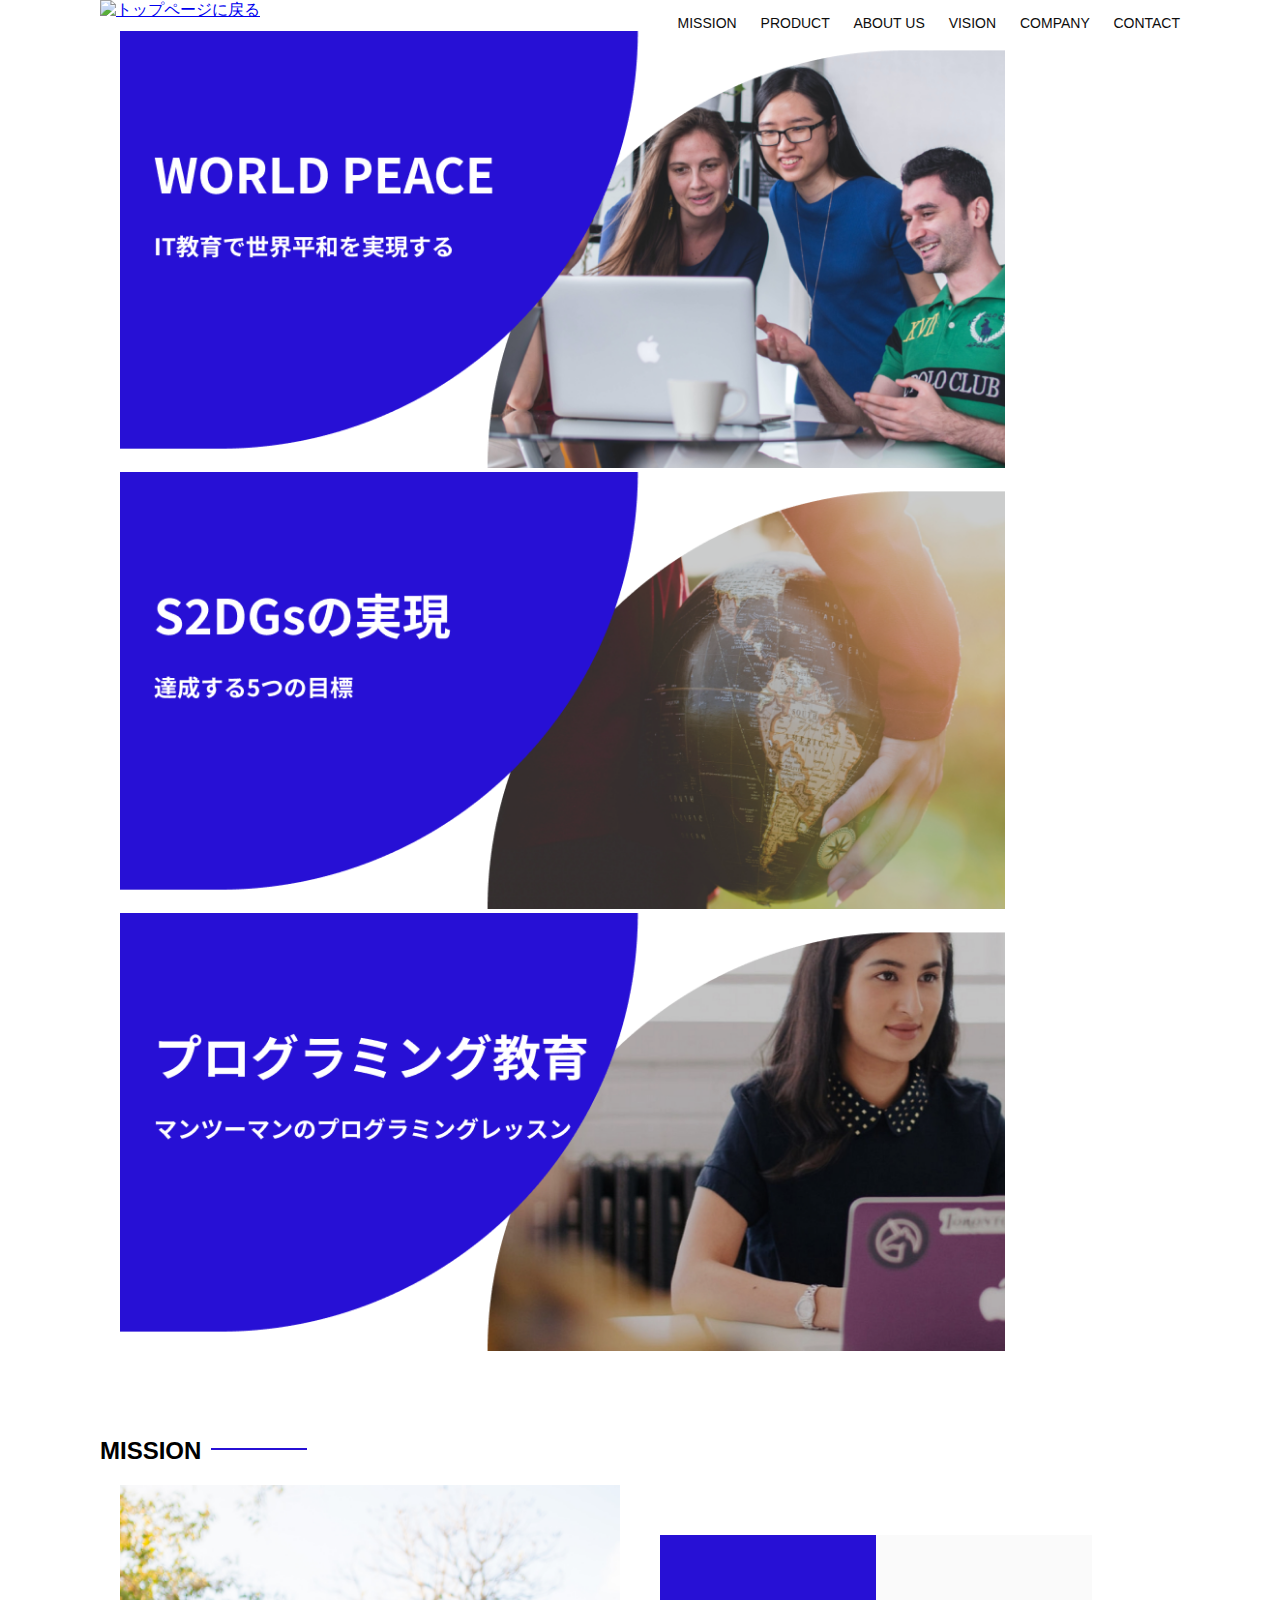
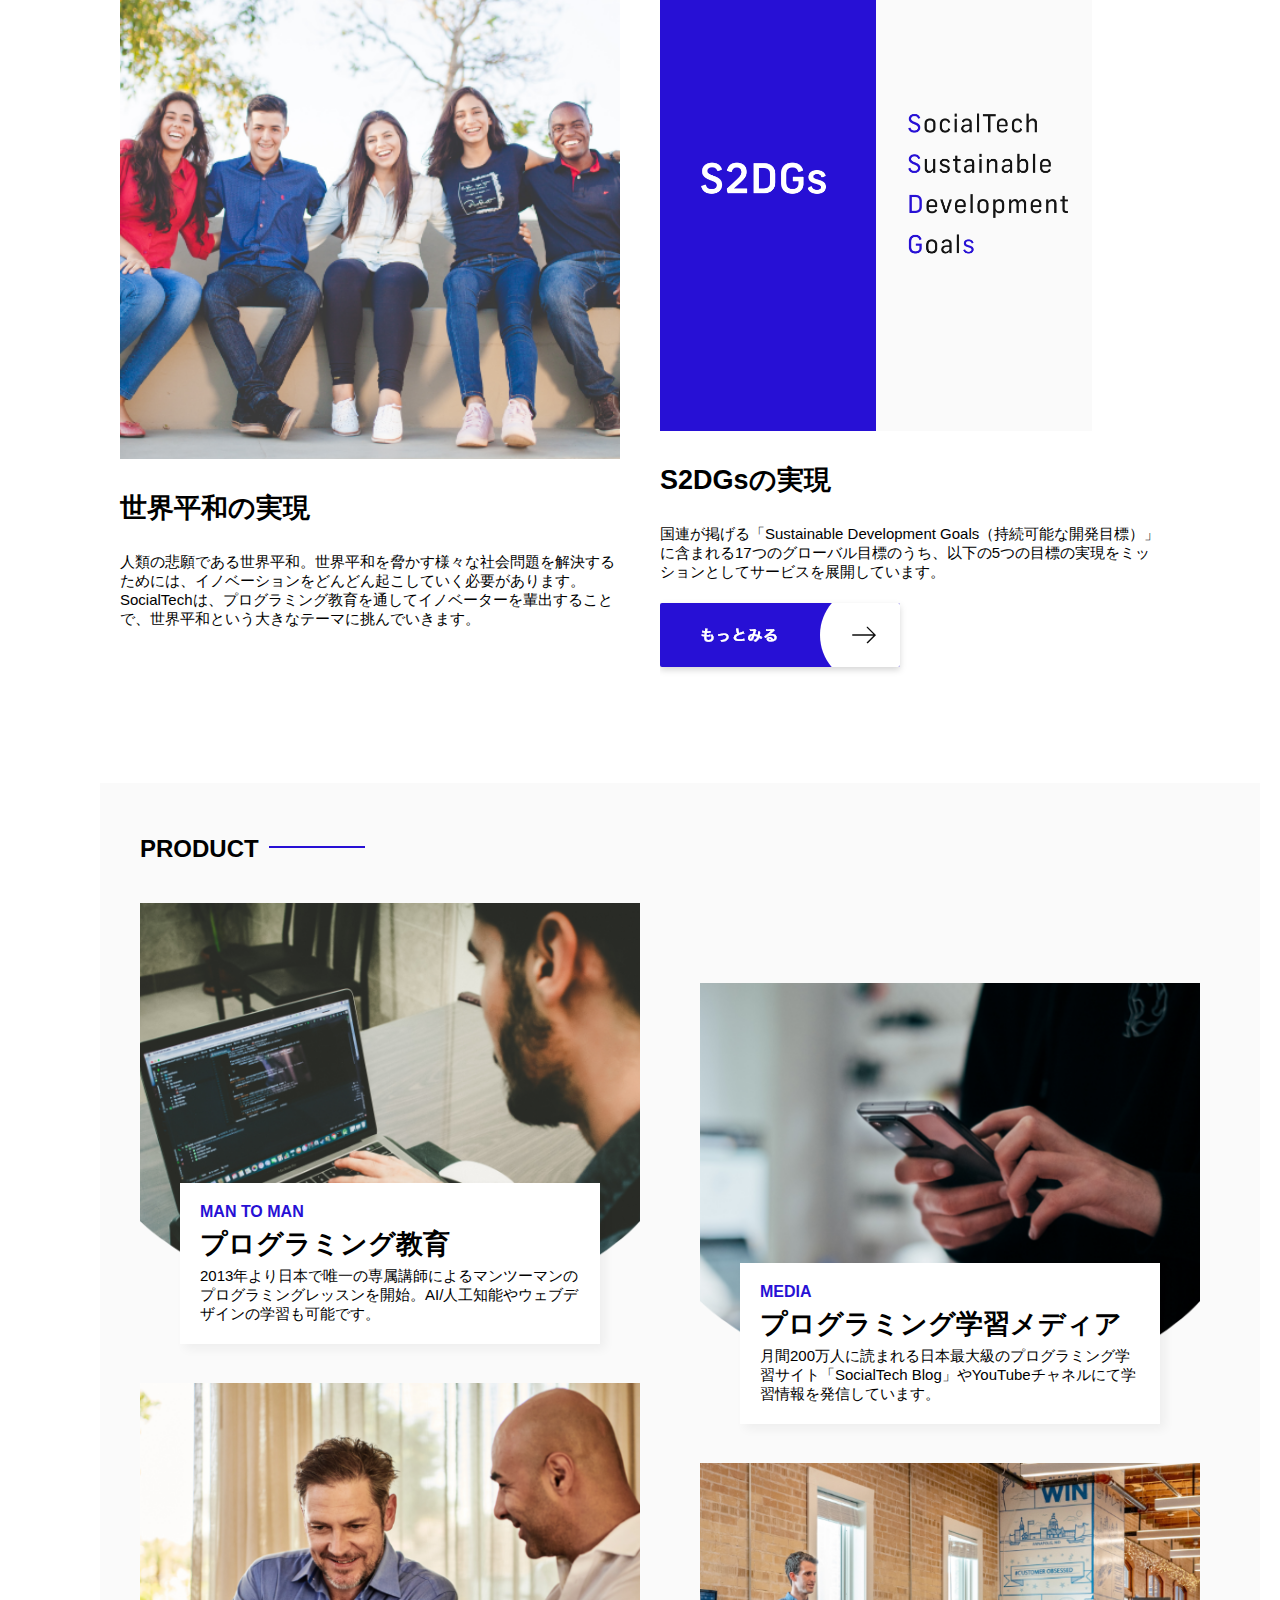
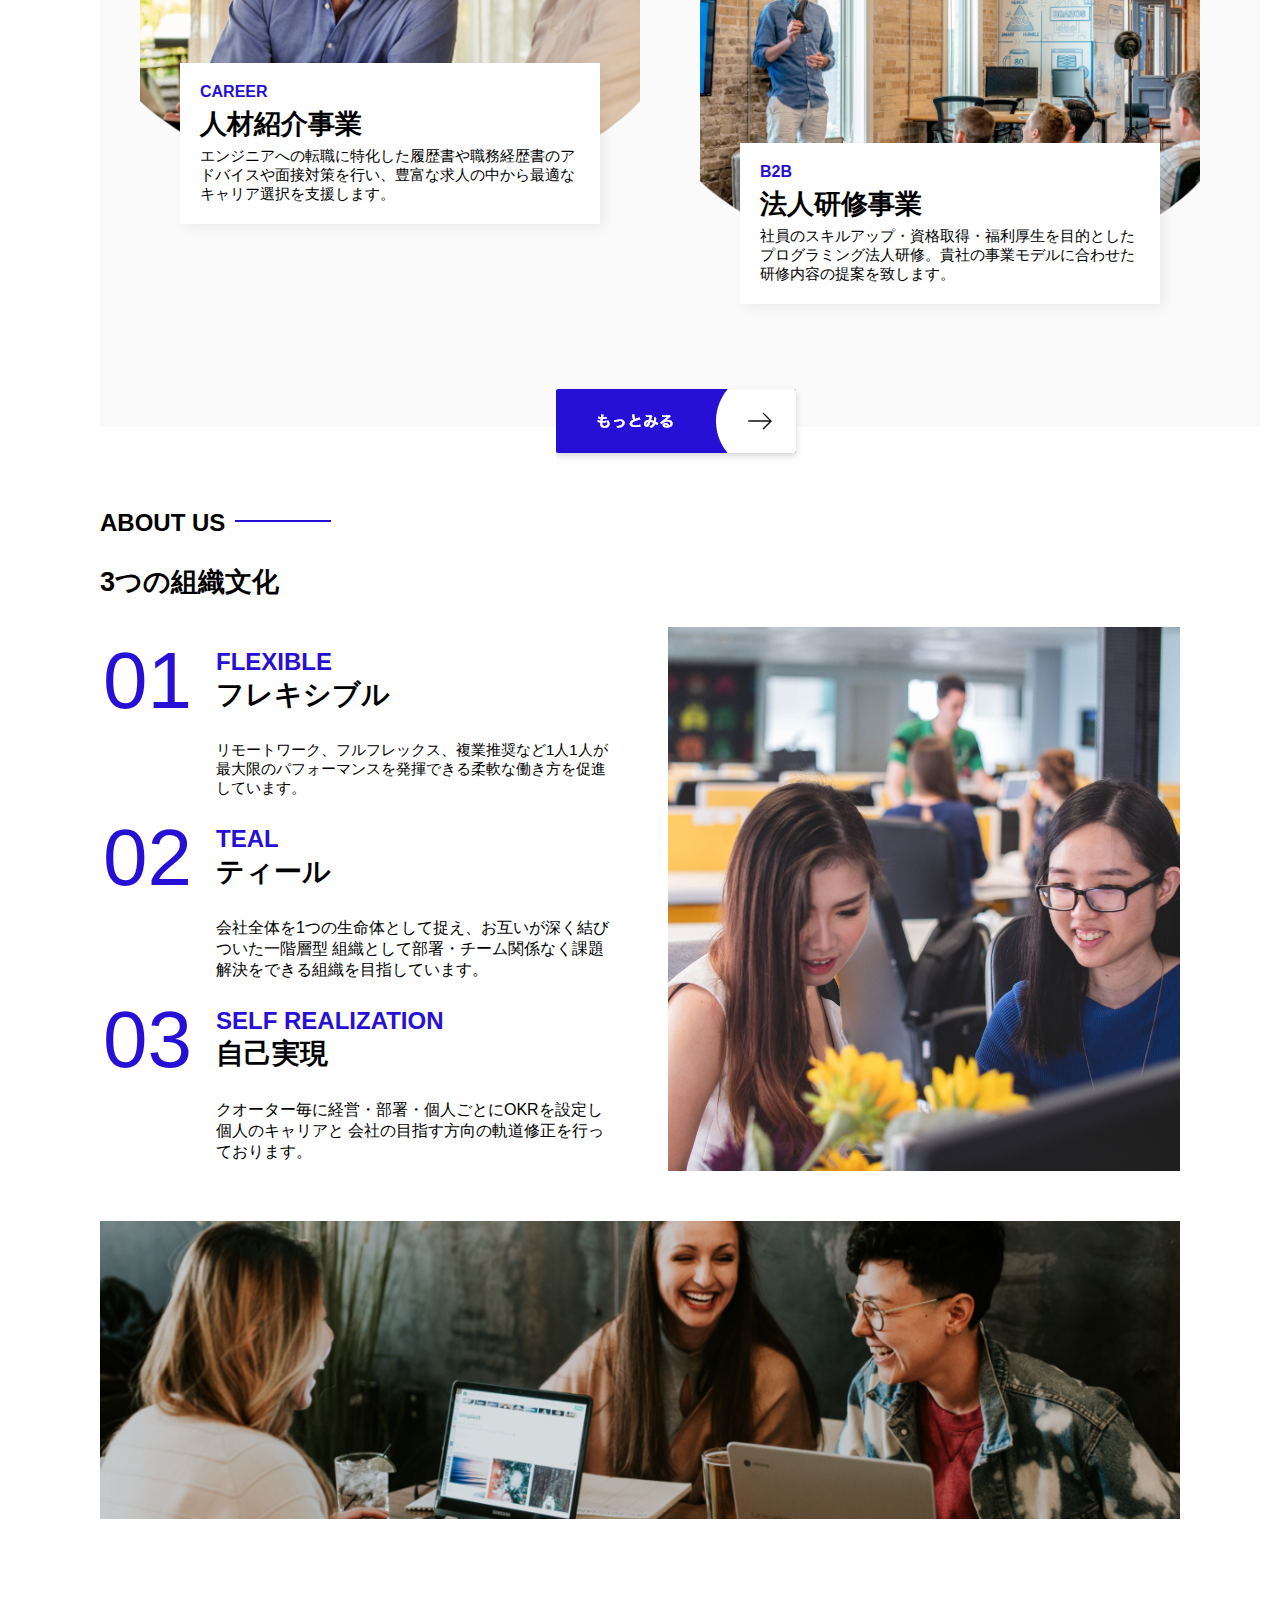
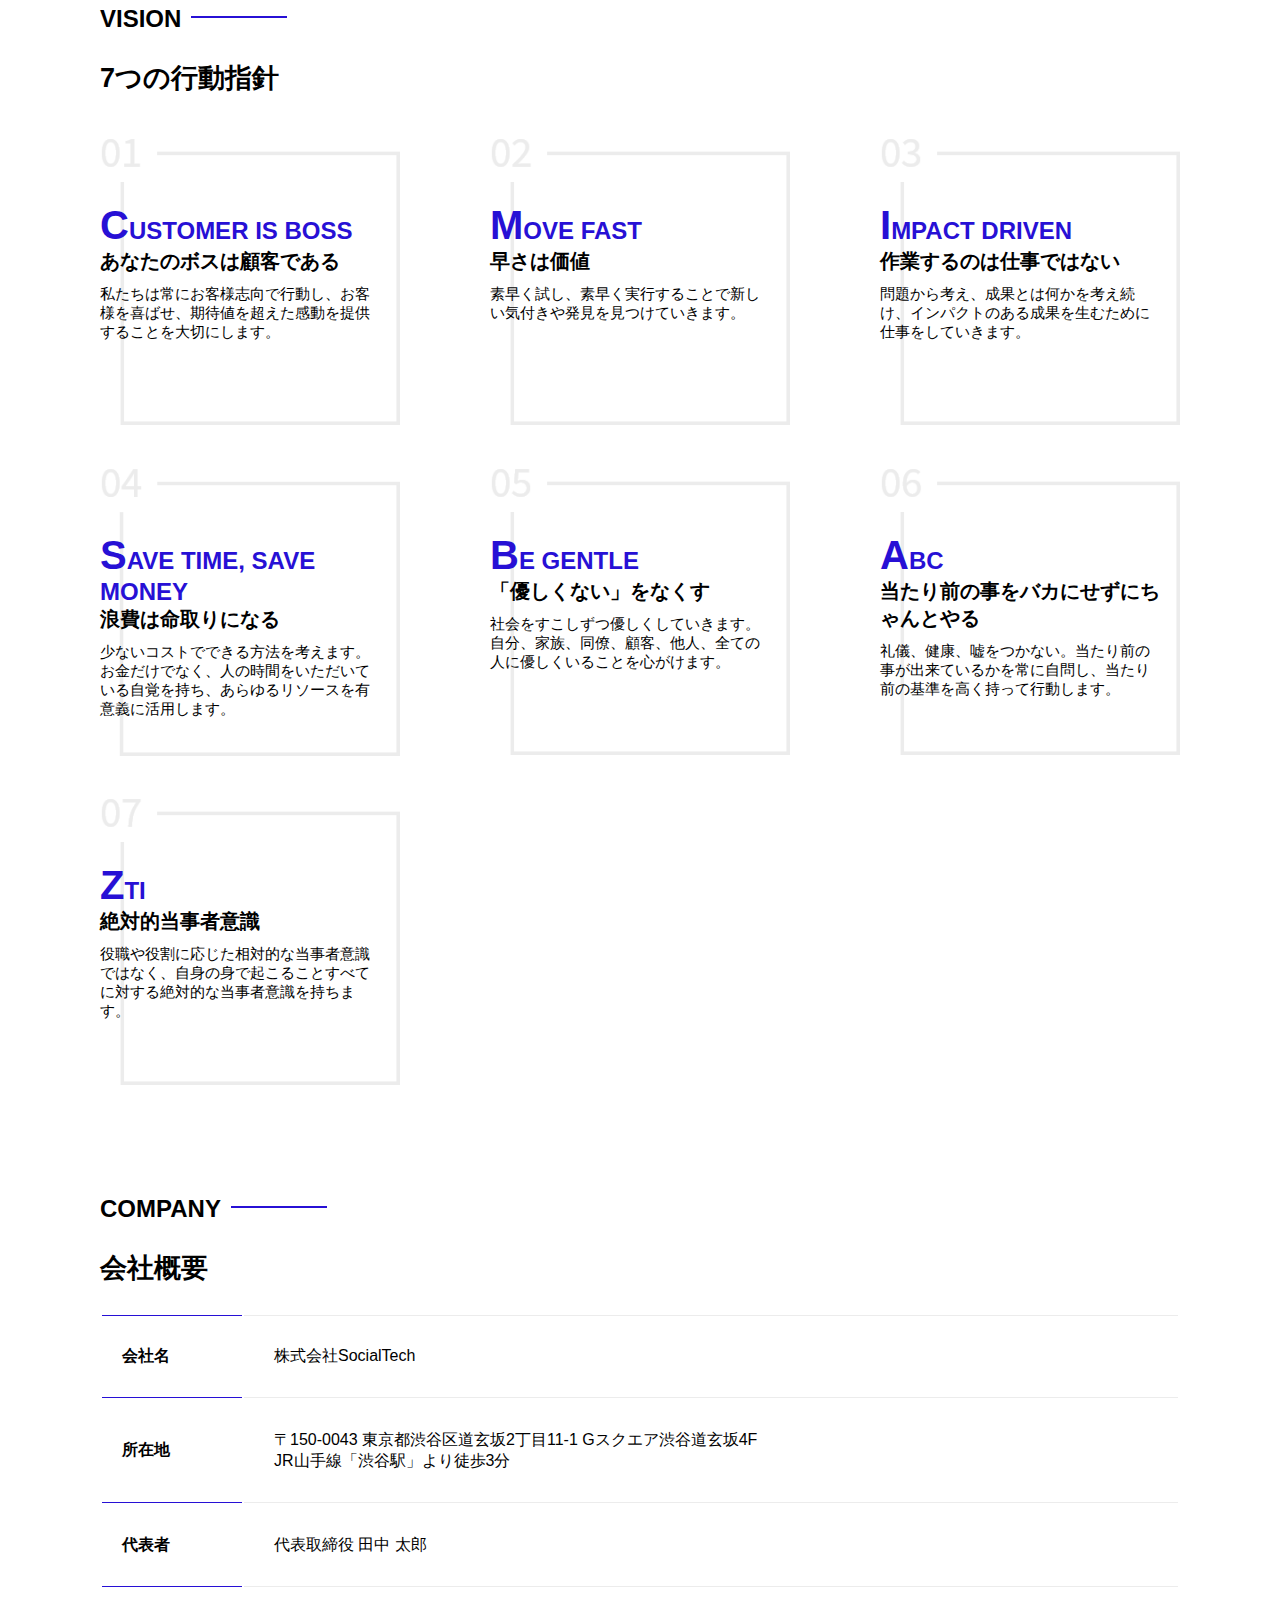
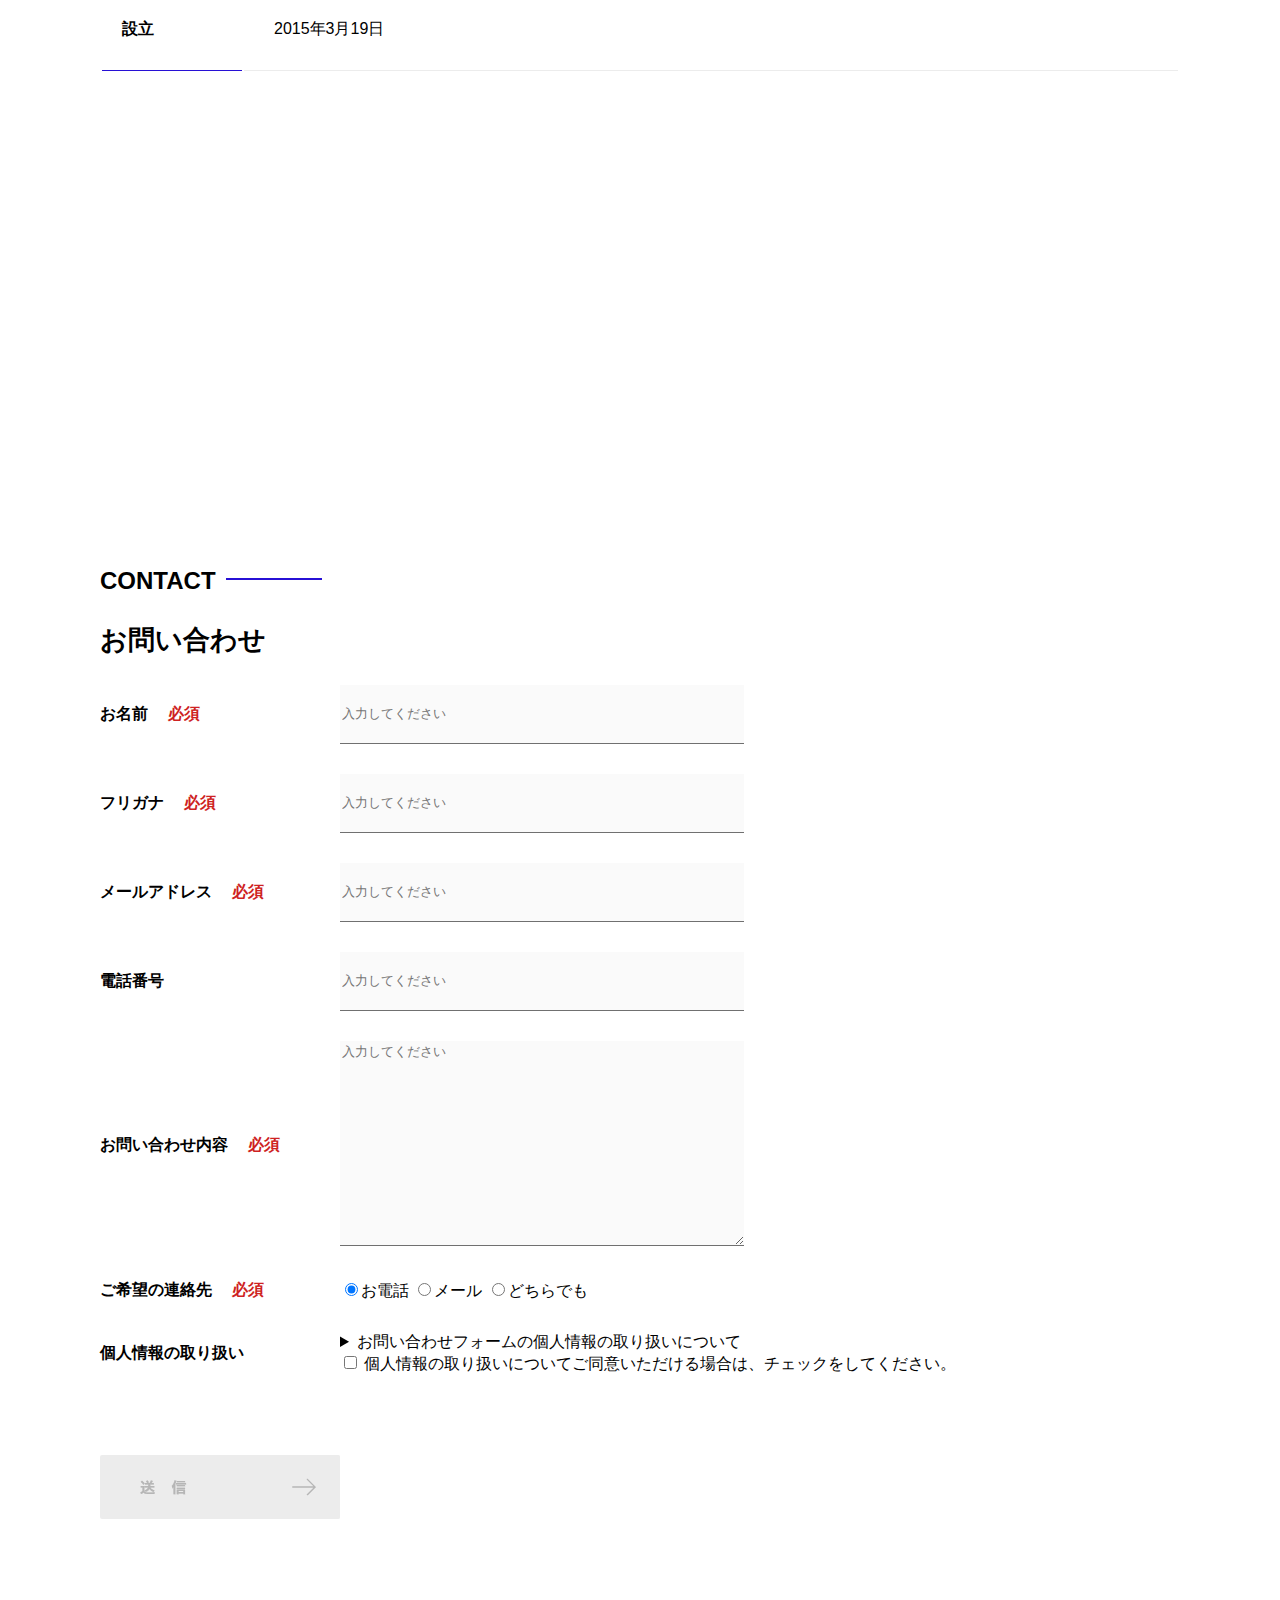
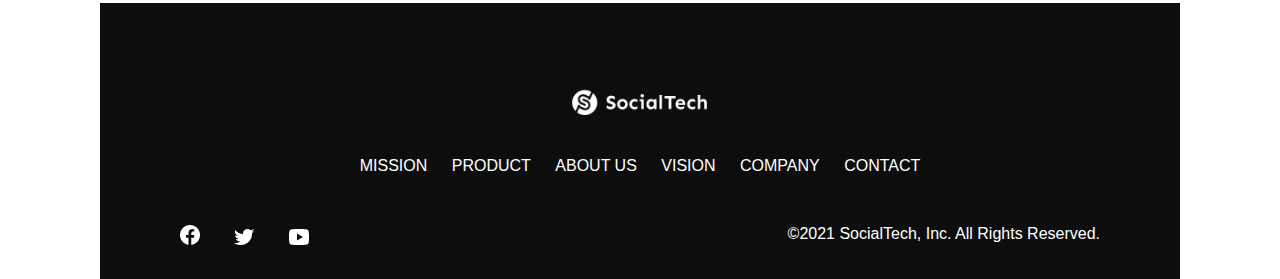
==== kadai_005/index.html @ 18b4035e "Add files via upload" ====
<!DOCTYPE html>
<html>

<head>
    <title>SocialTech</title>
    <meta charset="utf-8">
    <meta description="SocialTechはEdTech業界のリーディングカンパニーを目指します。">
    <meta name="viewport" content="width=device-width, initial-scale=1.0">
    <link rel="stylesheet" href="style.css">
    
    <!-- slickの読み込み -->
       <link rel="stylesheet" type="text/css" href="https://cdn.jsdelivr.net/npm/slick-carousel@1.8.1/slick/slick-theme.css">
       <link rel="stylesheet" type="text/css" href="https://cdn.jsdelivr.net/npm/slick-carousel@1.8.1/slick/slick.css">
    </head>

<body>
    <!-- ヘッダー -->
    <header>
        <!-- ロゴ -->
        <a href="index.html" id="logo"><img src="images/logo.png" alt="トップページに戻る"></a>

        <!-- PC用ナビゲーション -->
        <nav id="nav-pc">
            <a href="mission.html">MISSION</a>
            <a href="product.html">PRODUCT</a>
            <a href="index.html#aboutus">ABOUT US</a>
            <a href="index.html#vision">VISION</a>
            <a href="index.html#company">COMPANY</a>
            <a href="index.html#contact">CONTACT</a>
        </nav>

        <!-- スマホ用メニューボタン -->
        <img id="menu-sp" src="images/button-menu.png" alt="ナビゲーションを開く"
            onclick="document.getElementById('nav-sp').style.display = 'block'">

        <!-- スマホ用ナビゲーション -->
        <nav id="nav-sp">
            <img id="close" src="images/button-close.png" alt="ナビゲーションを閉じる"
                onclick="document.getElementById('nav-sp').style.display = 'none'">
            <a id="logo-sp" href="index.html" onclick="document.getElementById('nav-sp').style.display = 'none'"><img
                    src="images/logo-sp.png" alt="トップページに戻る"></a>
            <a class="menu" href="mission.html"
                onclick="document.getElementById('nav-sp').style.display = 'none'">MISSION</a>
            <a class="menu" href="product.html"
                onclick="document.getElementById('nav-sp').style.display = 'none'">PRODUCT</a>
            <a class="menu" href="index.html#aboutus"
                onclick="document.getElementById('nav-sp').style.display = 'none'">ABOUT US</a>
            <a class="menu" href="index.html#vision"
                onclick="document.getElementById('nav-sp').style.display = 'none'">VISION</a>
            <a class="menu" href="index.html#company"
                onclick="document.getElementById('nav-sp').style.display = 'none'">COMPANY</a>
            <a class="menu" href="index.html#contact"
                onclick="document.getElementById('nav-sp').style.display = 'none'">CONTACT</a>
            <div id="sns">
                <a href="https://www.facebook.com/sejuku2013"><img src="images/button-facebook.png"
                        alt="Facebookのリンク"></a>
                <a href="https://twitter.com/samuraijuku"><img src="images/button-twitter.png" alt="Twitterのリンク"></a>
                <a href="https://www.youtube.com/channel/UCCFOQO5aDK0xXam4cUQXT8g"><img src="images/button-youtube.png"
                        alt="YouTubeのリンク"></a>
            </div>
        </nav>
    </header>
    <main>
        <article>
            <!-- カルーセル -->
            <section id="carousel-section">
                <div class="carousel">
                           <div>
                                <a href="index.html">
                                <img class="carouselImg" src="images/carousel1.png">
                                </a>
                               </div>
                               <div>
                                <a href="mission.html">
                                 <img class="carouselImg" src="images/carousel2.png">
                                </a>
                               </div>
                               <div>
                                <a href="product.html">
                                 <img class="carouselImg" src="images/carousel3.png">
                                </a>
                               </div>
                             </div>
            </section>
            <section id="mission">
                <h2 class="index-h2">MISSION</h2>
                <div id="mission-flex">
                    <div>
                        <img id="mission-photo" src="images/index/index-mission.png" alt="屋外のベンチで写真を撮影する多国籍の仲間たち">
                        <h3>世界平和の実現</h3>
                        <p>
                            人類の悲願である世界平和。世界平和を脅かす様々な社会問題を解決するためには、イノベーションをどんどん起こしていく必要があります。SocialTechは、プログラミング教育を通してイノベーターを輩出することで、世界平和という大きなテーマに挑んでいきます。
                        </p>
                    </div>
                    <div>
                        <img id="s2dgs" src="images/index/s2dgs.png" alt="S2DGs">
                        <h3>S2DGsの実現</h3>
                        <p>国連が掲げる「Sustainable Development
                            Goals（持続可能な開発目標）」に含まれる17つのグローバル目標のうち、以下の5つの目標の実現をミッションとしてサービスを展開しています。</p>
                        <a href="mission.html">
                            <img class="button-more" src="images/button-more.png" alt="もっとみる">
                        </a>
                    </div>
                </div>
            </section>
            <!-- プロダクト -->
            <section id="product">
                <h2 class="index-h2">PRODUCT</h2>
                <div>
                    <div id="product-left">
                        <div>
                            <img class="product-photo" src="images/index/index-mantoman.png" alt="PCでコードを書く男性">
                            <div class="product-explain">
                                <span>MAN TO MAN</span>
                                <h3>プログラミング教育</h3>
                                <p>2013年より日本で唯一の専属講師によるマンツーマンのプログラミングレッスンを開始。AI/人工知能やウェブデザインの学習も可能です。</p>
                            </div>
                        </div>
                        <div>
                            <img class="product-photo" src="images/index/index-career.png" alt="笑顔で話し合う2人の男性">
                            <div class="product-explain">
                                <span>CAREER</span>
                                <h3>人材紹介事業</h3>
                                <p>エンジニアへの転職に特化した履歴書や職務経歴書のアドバイスや面接対策を行い、豊富な求人の中から最適なキャリア選択を支援します。</p>
                            </div>
                        </div>
                    </div>
                    <div id="product-right">
                        <div>
                            <img class="product-photo" src="images/index/index-media.png" alt="スマートフォンを操作する人">
                            <div class="product-explain">
                                <span>MEDIA</span>
                                <h3>プログラミング学習メディア</h3>
                                <p>月間200万人に読まれる日本最大級のプログラミング学習サイト「SocialTech
                                    Blog」やYouTubeチャネルにて学習情報を発信しています。</p>
                            </div>
                        </div>
                        <div>
                            <img class="product-photo" src="images/index/index-b2b.png" alt="講演中の男性とそれを聴く人々">
                            <div class="product-explain">
                                <span>B2B</span>
                                <h3>法人研修事業</h3>
                                <p>社員のスキルアップ・資格取得・福利厚生を目的としたプログラミング法人研修。貴社の事業モデルに合わせた研修内容の提案を致します。</p>
                            </div>
                        </div>
                    </div>
                </div>
                <div>
                    <a id="product-more" href="product.html">
                        <img class="button-more" src="images/button-more.png" alt="もっとみる">
                    </a>
                </div>
            </section>
            <!-- ABOUT US -->
            <section id="aboutus">
                <h2 class="index-h2">ABOUT US</h2>
                <h3>3つの組織文化</h3>
                <div>
                    <table class="culture-table">
                        <tr>
                            <td>
                                <span class="culture-num">01</span>
                            </td>
                            <td>
                                <span class="culture-en">FLEXIBLE</span>
                                <span class="culture-jp">フレキシブル</span>
                            </td>
                        </tr>
                        <tr>
                            <td>
                            </td>
                            <td>
                                <p class="culture-description">
                                    リモートワーク、フルフレックス、複業推奨など1人1人が最大限のパフォーマンスを発揮できる柔軟な働き方を促進しています。
                                </p>
                            </td>
                        </tr>
                        <tr>
                            <td>
                                <span class="culture-num">02</span>
                            </td>
                            <td>
                                <span class="culture-en">TEAL</span>
                                <span class="culture-jp">ティール</span>
                            </td>
                        </tr>
                        <tr>
                            <td></td>
                            <td>
                                会社全体を1つの生命体として捉え、お互いが深く結びついた一階層型
                                組織として部署・チーム関係なく課題解決をできる組織を目指しています。
                            </td>
                        </tr>
                        <tr>
                            <td>
                                <span class="culture-num">03</span>
                            </td>
                            <td>
                                <span class="culture-en">SELF REALIZATION</span>
                                <span class="culture-jp">自己実現</span>
                            </td>
                        </tr>
                        <td>
                        </td>
                        <td>
                            クオーター毎に経営・部署・個人ごとにOKRを設定し個人のキャリアと
                            会社の目指す方向の軌道修正を行っております。
                        </td>
                    </table>
                    <img class="culture-img" src="images/index/index-aboutus1.png" alt="笑顔で話し合う2人の女性">
                </div>
                <img class="culture-img2" src="images/index/index-aboutus2.png" alt="笑顔で話し合う3人の男女">
            </section>
            <!-- VISION -->
            <section id="vision">
                <h2 class="index-h2">VISION</h2>
                <h3>7つの行動指針</h3>
                <div>
                    <div class="vision-box">
                        <img src="images/index/vision-01.png" alt="01">
                        <span>
                            <h4>CUSTOMER IS BOSS</h4>
                            <h5>あなたのボスは顧客である</h5>
                            <p>私たちは常にお客様志向で行動し、お客様を喜ばせ、期待値を超えた感動を提供することを大切にします。</p>
                        </span>
                    </div>
                    <div class="vision-box">
                        <img src="images/index/vision-02.png" alt="02">
                        <span>
                            <h4>MOVE FAST</h4>
                            <h5>早さは価値</h5>
                            <p>素早く試し、素早く実行することで新しい気付きや発見を見つけていきます。</p>
                        </span>
                    </div>
                    <div class="vision-box">
                        <img src="images/index/vision-03.png" alt="03">
                        <span>
                            <h4>IMPACT DRIVEN</h4>
                            <h5>作業するのは仕事ではない</h5>
                            <p>問題から考え、成果とは何かを考え続け、インパクトのある成果を生むために仕事をしていきます。</p>
                        </span>
                    </div>
                    <div class="vision-box">
                        <img src="images/index//vision-04.png" alt="04">
                        <span>
                            <h4>SAVE TIME, SAVE MONEY</h4>
                            <h5>浪費は命取りになる</h5>
                            <p>少ないコストでできる方法を考えます。お金だけでなく、人の時間をいただいている自覚を持ち、あらゆるリソースを有意義に活用します。</p>
                        </span>

                    </div>
                    <div class="vision-box">
                        <img src="images/index/vision-05.png" alt="05">
                        <span>
                            <h4>BE GENTLE</h4>
                            <h5>「優しくない」をなくす</h5>
                            <p>社会をすこしずつ優しくしていきます。自分、家族、同僚、顧客、他人、全ての人に優しくいることを心がけます。</p>
                        </span>
                    </div>
                    <div class="vision-box">
                        <img src="images/index/vision-06.png" alt="06">
                        <span>
                            <h4>ABC</h4>
                            <h5>当たり前の事をバカにせずにちゃんとやる</h5>
                            <p>礼儀、健康、嘘をつかない。当たり前の事が出来ているかを常に自問し、当たり前の基準を高く持って行動します。</p>
                        </span>
                    </div>
                    <div class="vision-box">
                        <img src="images/index/vision-07.png" alt="07">
                        <span>
                            <h4>ZTI</h4>
                            <h5>絶対的当事者意識</h5>
                            <p>役職や役割に応じた相対的な当事者意識ではなく、自身の身で起こることすべてに対する絶対的な当事者意識を持ちます。</p>
                        </span>
                    </div>
                </div>
            </section>
            <!-- COMPANY -->
            <section id="company">
                <h2 class="index-h2">COMPANY</h2>
                <h3>会社概要</h3>
                <table id="company-table">
                    <tr>
                        <th class="tableheader-first">会社名</th>
                        <td class="cell-first">株式会社SocialTech</td>
                    </tr>
                    <tr>
                        <th class="tableheader">所在地</th>
                        <td class="cell">〒150-0043 東京都渋谷区道玄坂2丁目11-1 Gスクエア渋谷道玄坂4F<br>JR山手線「渋谷駅」より徒歩3分</td>
                    </tr>
                    <tr>
                        <th class="tableheader">代表者</th>
                        <td class="cell">代表取締役 田中 太郎</td>
                    </tr>
                    <tr>
                        <th class="tableheader">設立</th>
                        <td class="cell">2015年3月19日</td>
                    </tr>
                </table>
                <iframe
                    src="https://www.google.com/maps/embed?pb=!1m18!1m12!1m3!1d3241.7759544892483!2d139.69399665123464!3d35.65789123876098!2m3!1f0!2f0!3f0!3m2!1i1024!2i768!4f13.1!3m3!1m2!1s0x60188caa0042e8d1%3A0xba130bea826a7aa2!2z44CSMTUwLTAwNDMg5p2x5Lqs6YO95riL6LC35Yy66YGT546E5Z2C77yS5LiB55uu77yR77yR4oiS77yR!5e0!3m2!1sja!2sjp!4v1636872991912!5m2!1sja!2sjp"
                    style="border:0;" allowfullscreen="" loading="lazy">
                </iframe>
            </section>
            <!-- お問い合わせフォーム -->
            <section id="contact">
                <h2 class="index-h2">CONTACT</h2>
                <h3>お問い合わせ</h3>
                <!-- STATIC FORMSのフォームタグ -->
                <form id="form">
                    <input type="text" name="honeypot" style="display:none">
                    <!-- STATIC FORMSのアクセスキー -->
                    <input type="hidden" name="accessKey" value="30038444-2a15-49f4-a45d-dc702c1666d2">
                    <!--メールのタイトル-->
                    <input type="hidden" name="subject" value="お問い合わせフォーム">
                    <!--送信先のメールアドレスをvalueに設定する-->
                    <input type="hidden" name="replyTo" value="">
                    <!--redirectToのURLは公開後ののURLへリンクする-->
                    <input type="hidden" name="redirectTo" value="">

                    <div>
                        <div class="contact-heading">
                            <label class="contact-label">お名前<span class="contact-span">必須</span></label>
                        </div>
                        <div class="contact-form">
                            <input id="name" type="text" name="name" placeholder="入力してください" class="contact-textbox">
                        </div>
                    </div>
                    <div>
                        <div class="contact-heading">
                            <label class="contact-label">フリガナ<span class="contact-span">必須</span></label>
                        </div>
                        <div>
                            <input id="furigana" type="text" name="furigana" placeholder="入力してください" class="contact-textbox">
                        </div>
                    </div>
                    <div>
                        <div class="contact-heading">
                            <label class="contact-label">メールアドレス<span class="contact-span">必須</span></label>
                        </div>
                        <div>
                            <input id="email" type="text" name="email" placeholder="入力してください" class="contact-textbox">
                        </div>
                    </div>
                    <div>
                        <div class="contact-heading">
                            <label class="contact-label">電話番号</label>
                        </div>
                        <div>
                            <input id="tel" type="text" name="tel" placeholder="入力してください" class="contact-textbox">
                        </div>
                    </div>
                    <div>
                        <div class="contact-heading">
                            <label class="contact-label">お問い合わせ内容<span class="contact-span">必須</span></label>
                        </div>
                        <div>
                            <textarea id="message" class="contact-textarea" placeholder="入力してください" name="message"></textarea>
                        </div>
                    </div>
                    <div>
                        <div class="contact-heading">
                            <label class="contact-label">ご希望の連絡先<span class="contact-span">必須</span></label>
                        </div>
                        <div>
                            <input class="radiobutton" type="radio" value="tel" name="contact"
                                checked><label>お電話</label>
                            <input class="radiobutton" type="radio" value="mail" name="contact"><label>メール</label>
                            <input class="radiobutton" type="radio" value="both" name="contact"><label>どちらでも</label>
                        </div>
                    </div>
                    <div>
                        <div class="contact-heading">
                            <label class="contact-label">個人情報の取り扱い</label>
                        </div>
                        <div>
                            <details>
                                <summary>お問い合わせフォームの個人情報の取り扱いについて</summary>
                                <div>
                                    <span>１．組織の名称又は氏名</span><br>
                                    株式会社SocialTech<br><br>
                                    <span>２．個人情報保護管理者（若しくはその代理人）の氏名又は職名、所属及び連絡先
                                        鈴木 一郎 コーポレート部</span><br>
                                    メールアドレス：support@socialtech.net<br>
                                    TEL：03-xxxx-xxxx<br>
                                    <span>３．個人情報の利用目的</span><br>
                                    ・本サービス及び本サービスに関連する情報の提供又はそれらに関する連絡のため<br>
                                    ・ユーザーの本人確認のため<br>
                                    ・当社サービスのご案内のため<br>
                                    ・当社の商品等の広告または宣伝（電子メールによるものを含むものとします。）<br><br>
                                    <span>４．個人情報の取り扱い業務の委託</span><br>
                                    個人情報の取扱業務の全部または一部を外部に業務委託する場合があります。<br>
                                    その際、弊社は、個人情報を適切に保護できる管理体制を敷き実行していることを条件として<br>
                                    委託先を厳選したうえで、機密保持契約を委託先と締結し、お客様の個人情報を厳密に管理させます。<br><br>
                                    <span>５．個人情報の開示等の請求</span><br>
                                    お客様は、弊社に対してご自身の個人情報の開示等（利用目的の通知、開示、内容の訂正・追加・削除、利用の停止または消去、第三者への提供の停止）に関して、当社問合わせ窓口に申し出ることができます。<br>
                                    その際、弊社はお客様ご本人を確認させていただいたうえで、合理的な期間内に対応いたします。<br><br>
                                    なお、個人情報に関する弊社問合わせ先は、次の通りです。<br><br>
                                    株式会社SocialTech　個人情報問合せ窓口<br>
                                    〒150-0043　東京都渋谷区道玄坂2丁目11-1 Ｇスクエア渋谷道玄坂 4F<br>
                                    メールアドレス：support@socialtech.net　TEL：03-xxxx-xxxx<br><br>
                                    <span>６．個人情報を提供されることの任意性について</span><br><br>
                                    お客様がご自身の個人情報を弊社に提供されるか否かは、お客様のご判断によりますが、もしご提供されない場合には、適切なサービスが提供できない場合がありますので予めご了承ください。
                                </div>
                            </details>
                            <input id="agree" type="checkbox" name="agree">
                            <span>個人情報の取り扱いについてご同意いただける場合は、チェックをしてください。</span>
                        </div>
                    </div>
                    <input id="submit" type="image" src="images/button-submit.png" alt="送信する">
                </form>
            </section>
        </article>
        <footer>
            <div id="footer-logo">
                <img src="images/logo-sp.png" alt="SocialTech">
            </div>
            <div id="footer-link">
                <a href="mission.html">MISSION</a>
                <a href="product.html">PRODUCT</a>
                <a href="index.html#aboutus">ABOUT US</a>
                <a href="index.html#vision">VISION</a>
                <a href="index.html#company">COMPANY</a>
                <a href="index.html#contact">CONTACT</a>
            </div>
            <div id="sns-footer">
                <a href="https://www.facebook.com/sejuku2013"><img src="images/button-facebook.png"
                        alt="Facebookのリンク"></a>
                <a href="https://twitter.com/samuraijuku"><img src="images/button-twitter.png" alt="Twitterのリンク"></a>
                <a href="https://www.youtube.com/channel/UCCFOQO5aDK0xXam4cUQXT8g"><img src="images/button-youtube.png"
                        alt="YouTubeのリンク"></a>
                <span id="copyright">&copy;2021 SocialTech, Inc. All Rights Reserved. </span>
            </div>
        </footer>
    </main>

    <script src="https://code.jquery.com/jquery-3.6.0.min.js"
        integrity="sha256-/xUj+3OJU5yExlq6GSYGSHk7tPXikynS7ogEvDej/m4=" crossorigin="anonymous"></script>

    <!-- slickの読み込み -->
       <script type="text/javascript" src="https://cdn.jsdelivr.net/npm/slick-carousel@1.8.1/slick/slick.min.js"></script>
    <script src="script.js"></script>
</body>

</html>
---- kadai_005/style.css ----
/* PC、スマホ共通スタイル */
body {
    font-family: "Source Sans Pro", "Hiragino Kaku Gothic ProN", Meiryo, Arial,
        sans-serif;
}

p {
    font-size: 15px;
}

.arrow-right {
    color: #2710d5;
}

#submit {
    margin-top: 50px;
}

/*================
 PC用のスタイル
=================*/
@media screen and (min-width: 768px) {
    /* PC用カルーセル設定 */
    .carousel{
        width: 885px;
        margin-left: 20px;
    }
    .carouselImg{
        width: 885px;
    }

    /* 横幅設定 */
    body {
        max-width: 1080px;
        min-width: 900px;
        margin: 0 auto 0 auto;
    }

    /* ヘッダー */
    header {
        display: flex;
        justify-content: space-between;
    }

    /* ナビゲーションのレイアウト */
    #nav-pc {
        text-align: right;
        font-size: 14px;
        padding-top: 15px;
    }

    /* ナビゲーションのリンクの装飾設定 */
    #nav-pc > a {
        text-decoration: none;
        margin-left: 20px;
    }
    #nav-pc > a:link {
        color: #0d0d0d;
    }
    #nav-pc > a:visited {
        color: #0d0d0d;
    }
    #nav-pc > a:hover {
        color: #0d0d0d;
        text-decoration: underline;
    }
    #nav-pc > a:active {
        color: #0d0d0d;
    }

    /* スマホ用ナビを非表示 */
    #nav-sp,
    #menu-sp {
        display: none;
    }

    /* メインビジュアル*/
    #main-visual {
        position: relative;
        height: 400px;
    }
    #main-message {
        position: absolute;
        top: 0;
        left: 0;
        background-color: #2710d5;
        color: #ffffff;
        border-radius: 0 0 476px 0;
        max-width: 620px;
        height: 100%;
        width: 100%;
        z-index: 11;
    }
    #main-message > h1 {
        font-size: 60px;
        font-weight: bold;
        margin: 100px 0 0 50px;
    }

    #main-message > p {
        font-size: 28px;
        margin: 0 0 0 50px;
    }
    #main-visual > img {
        max-width: 620px;
        border-radius: 476px 0 0 0;
        position: absolute;
        top: 0;
        right: 0;
        z-index: 10;
    }

    /*見出し*/
    h2 {
        margin: 40px 0 0 0;
    }

    h2::after {
        content: url("images/line.png");
        margin-left: 10px;
    }

    h3 {
        font-size: 27px;
    }

    /* ミッション */
    #mission {
        margin: 80px auto 80px auto;
        width: 100%;
    }

    #mission-flex {
        width: 100%;
        display: flex;
    }

    #mission-flex > div {
        width: 50%;
        margin: 20px;
    }

    #mission-photo {
        width: 100%;
    }

    #s2dgs {
        margin-top: 50px;
    }

    /* プロダクト */
    #product {
        background-color: #fafafa;
        width: 100%;
        margin: 80px 0 80px 0;
        padding: 10px 40px 0px 40px;
    }

    /* 外枠 */
    #product > div {
        margin-top: 40px;
        display: flex;
    }

    /* 左のカラム */
    #product-left {
        width: 50%;
        margin-right: 20px;
    }

    /* 右のカラム */
    #product-right {
        width: 50%;
        margin-left: 20px;
        margin-top: 80px;
    }

    /* 写真＋説明の枠 */
    #product-left > div {
        position: relative;
        height: 480px;
        margin-right: 20px;
    }
    #product-right > div {
        position: relative;
        height: 480px;
        margin-right: 20px;
    }

    /* 写真*/
    .product-photo {
        width: 100%;
    }

    /* 説明文の枠 */
    .product-explain {
        background-color: #ffffff;
        position: absolute;
        left: 0;
        top: 280px;
        margin: 0 40px 0 40px;
        padding: 20px;
        box-shadow: 5px 5px 10px rgba(0, 0, 0, 0.05);
    }

    /* 説明文の英語 */
    .product-explain > span {
        color: #2710d5;
        font-weight: bold;
        font-size: 16px;
        margin: 0px;
    }

    /* 説明文の見出し */
    .product-explain > h3 {
        margin: 5px 0 5px 0;
    }

    /* 説明文 */
    .product-explain > p {
        margin: 0;
    }

    /* もっと見るボタン */
    #product-more {
        margin: 0 auto -42px auto;
    }

    /* ABOUT US */
    #aboutus {
        margin: 80px auto 80px auto;
    }

    /* ３つの組織文化と写真を入れる枠 */
    #aboutus > div {
        display: flex;
    }

    /* 写真 */
    .culture-img {
        width: 100%;
        align-self: flex-start;
    }

    .culture-img2 {
        margin-top: 50px;
        width: 100%;
    }

    /* 3つの組織文化の表 */
    .culture-table {
        margin-right: 50px;
    }

    /* 番号 */
    .culture-num {
        font-size: 80px;
        color: #2710d5;
        margin: 0 20px 0 0;
    }

    /* 組織文化英語 */
    .culture-en {
        color: #2710d5;
        font-weight: bold;
        font-size: 24px;
        display: block;
    }

    /* 組織文化日本語 */
    .culture-jp {
        font-size: 28px;
        font-weight: bold;
    }

    /* 説明文 */
    .culture-description {
        margin: 0;
    }

    /* ビジョン */
    #vision {
        margin: 80px auto 80px auto;
    }

    /* セクション内の外枠*/
    #vision > div {
        width: 100%;
        display: flex;
        justify-content: space-between;
        flex-wrap: wrap;
    }

    /*7つの行動指針の枠*/
    .vision-box {
        width: 300px;
        height: 300px;
        margin-bottom: 30px;
        position: relative;
    }

    .vision-box > img {
        width: 100%;
        height: auto;
        position: absolute;
        top: 0;
        left: 0;
        z-index: 30;
    }

    .vision-box > span {
        position: absolute;
        top: 0;
        left: 0;
        z-index: 31;
        margin-right: 20px;
    }

    .vision-box > span > h4 {
        color: #2710d5;
        font-size: 24px;
        margin: 80px 0 0 0;
    }

    .vision-box > span > h4::first-letter {
        font-size: 40px;
    }

    .vision-box > span > h5 {
        font-size: 20px;
        margin: 0 0 0 0;
    }

    .vision-box > span > p {
        margin: 10px 0 0 0;
    }

    /*会社概要*/
    #company {
        margin: 80px auto 80px auto;
    }

    #company-table {
        width: 100%;
    }

    .tableheader {
        text-align: left;
        padding: 20px;
        border-bottom-color: #2710d5;
        border-bottom-width: 1px;
        border-bottom-style: solid;
        width: 100px;
    }

    .tableheader-first {
        text-align: left;
        padding: 20px;
        border-bottom-color: #2710d5;
        border-bottom-width: 1px;
        border-bottom-style: solid;
        border-top-color: #2710d5;
        border-top-width: 1px;
        border-top-style: solid;
        width: 100px;
    }

    .cell {
        padding: 30px;
        border-bottom-color: #ececec;
        border-bottom-width: 1px;
        border-bottom-style: solid;
    }
    .cell-first {
        padding: 30px;
        border-bottom-color: #ececec;
        border-bottom-width: 1px;
        border-bottom-style: solid;
        border-top-color: #ececec;
        border-top-width: 1px;
        border-top-style: solid;
    }

    #company > iframe {
        width: 100%;
        height: 368px;
        margin-top: 40px;
    }

    /* お問い合わせ */
    #contact {
        margin: 80px auto 80px auto;
    }

    /* 外枠 */
    #contact > form > div {
        display: flex;
        flex-direction: row;
        flex-wrap: wrap;
        padding-bottom: 30px;
    }

    /* 左列　見出し */
    .contact-heading {
        width: 240px;
        align-self: center;
    }
    /* 見出しのラベル */
    .contact-label {
        width: 200px;
        font-weight: bold;
    }
    /* 必須 */
    .contact-span {
        color: #ce2222;
        margin: 0 0 0 20px;
        font-weight: bold;
    }
    /* テキストボックス */
    .contact-textbox {
        border-top: 0px;
        border-left: 0px;
        border-right: 0px;
        border-bottom-width: 1px;
        border-bottom-color: #707070;
        border-style: solid;
        background-color: #fafafa;
        height: 56px;
        width: 400px;
    }

    /* お問い合わせ内容のテキストエリア */
    .contact-textarea {
        border-top: 0px;
        border-left: 0px;
        border-right: 0px;
        border-bottom-width: 1px;
        border-bottom-color: #707070;
        background-color: #fafafa;
        width: 400px;
        height: 200px;
    }

    /* 個人情報の取り扱い */
    details {
        width: 700px;
    }
    details > div {
        background-color: #fafafa;
        padding: 20px;
    }

    details > span {
        font-weight: bold;
    }

    /* フッター */
    footer {
        background-color: #0d0d0d;
        text-align: center;
        padding: 80px 80px 30px 80px;
    }

    #footer-logo {
        margin-bottom: 30px;
    }

    #footer-link {
        margin-bottom: 50px;
    }
    #footer-link > a {
        text-decoration: none;
        margin: 10px;
    }
    #footer-link > a:link {
        color: #ffffff;
    }
    #footer-link > a:visited {
        color: #ffffff;
    }
    #footer-link > a:hover {
        color: #ffffff;
        text-decoration: underline;
    }
    #footer-link > a:active {
        color: #ffffff;
    }

    #sns-footer {
        text-align: left;
        width: 100%;
    }
    #sns-footer > a {
        margin-right: 30px;
    }

    #copyright {
        color: #ffffff;
        text-align: right;
        float: right;
    }

    /* mission.html用スタイル */
    /* ミッションのメインビジュアル */
    #mission-main {
        height: 496px;
        width: 100%;
        background-image: url("images/mission/mission-main.png");
        background-repeat: no-repeat;
        background-position-y: center;
    }

    #mission-title {
        background-color: #2710d5;
        width: 368px;
        color: #ffffff;
        height: 496px;
        border-radius: 0 248px 248px 0;
        position: relative;
    }
    #mission-title > h1 {
        position: absolute;
        top: 0;
        left: 100px;
        font-size: 80px;
    }

    #mission-title > span {
        position: absolute;
        top: 200px;
        left: 100px;
        font-size: 26px;
    }

    #mission-title > div {
        position: absolute;
        top: 350px;
        left: 100px;
        font-size: 16px;
    }

    #mission-s2dgs {
        width: 100%;
        margin: 20px;
    }

    .mission-h2 {
        color: #2710d5;
        font-size: 40px;
    }

    .mission-h2::after {
        content: none;
    }

    #mission-5goals {
        margin: 20px;
        display: flex;
    }
    #mission-5goals > div {
        flex-grow: 1;
    }

    #mission-5goals > div > div {
        margin-bottom: 40px;
    }

    .fivegoals-image-right {
        float: right;
        margin: 20px;
    }

    .fivegoals-image-left {
        float: left;
        margin: 20px;
    }

    .fivegoals-number {
        color: #2710d5;
        font-size: 48px;
        font-weight: bold;
        margin: 0;
    }

    .fivegoals-h3 {
        font-size: 28px;
        margin: 0;
    }
    .fivegoals-p {
        margin: 0;
    }

    /* プロダクトページ */
    #product-main {
        height: 496px;
        width: 100%;
        background-image: url("images/product/product-main.png");
        background-repeat: no-repeat;
        background-position-y: center;
    }

    #product-title {
        background-color: #2710d5;
        width: 368px;
        color: #ffffff;
        height: 496px;
        border-radius: 0 248px 248px 0;
        position: relative;
    }
    #product-title > h1 {
        position: absolute;
        top: 0;
        left: 100px;
        font-size: 80px;
    }

    #product-title > span {
        position: absolute;
        top: 200px;
        left: 100px;
        font-size: 26px;
    }

    #product-title > div {
        position: absolute;
        top: 350px;
        left: 100px;
        font-size: 16px;
    }

    /* セクション1 */
    .product-section1 {
        position: relative;
        margin: 20px;
        height: 340px;
    }

    .product-section1 > img {
        position: absolute;
        top: 0;
        left: 0;
        width: 450px;
        margin: 0 40px 30px 0;
        border-radius: 0 432px 0 0;
    }

    .product-section1 > div {
        position: absolute;
        top: 0;
        left: 480px;
    }

    /*セクション２*/

    .product-section2 {
        position: relative;
        margin: 20px;
        height: 340px;
    }

    .product-section2 > img {
        position: absolute;
        top: 0;
        right: 0;
        width: 450px;
        margin: 0 0 30px 40px;
        border-radius: 432px 0 0 0;
    }

    .product-section2 > div {
        width: 500px;
        position: absolute;
        top: 0;
        left: 0;
    }

    .product-h2 {
        color: #2710d5;
        font-size: 24px;
        margin: 0;
    }

    .product-h3 {
        font-size: 28px;
        margin: 0;
    }
}

/*====================
 スマートフォン用のスタイル
=====================*/
@media screen and (max-width: 767px) {
    /* スマホ用カルーセル設定 */
    .carousel {
        width: 375px;
        margin: 0 auto 0 auto;
    }

    .carouselImg {
        width: 375px;
    }


    body {
        min-width: 375px;
        margin: 0;
    }

    /* PC用ナビゲーション非表示 */
    #nav-pc {
        display: none;
    }

    /* ハンバーガーメニュー */
    #menu-sp {
        position: absolute;
        top: 0px;
        right: 0px;
    }

    /* スマホ用ナビゲーションの表示切替*/
    /* 初期状態、レイアウトと非表示設定 */
    #nav-sp {
        background-color: #2710d5;
        position: absolute;
        left: 0;
        top: 0;
        height: 100%;
        width: 100%;
        display: none;
        z-index: 100;
    }

    /* ×ボタン */
    #close {
        position: absolute;
        top: 20px;
        right: 20px;
    }

    /* ナビゲーションメニュー用ロゴ */
    #logo-sp {
        margin: 80px 0 30px 20px;
    }

    /* ナビゲーションのリンクの装飾設定 */
    #nav-sp > a {
        display: block;
    }

    #nav-sp > a:link {
        color: #ffffff;
    }
    #nav-sp > a:visited {
        color: #ffffff;
    }
    #nav-sp > a:hover {
        color: #ffffff;
        text-decoration: underline;
    }
    #nav-sp > a:active {
        color: #ffffff;
    }

    #nav-sp > .menu {
        text-decoration: none;
        display: block;
        margin: 0 20px 0 20px;
        height: 44px;
        font-size: 16px;
        background-image: url("images/arrow.png");
        background-repeat: no-repeat;
        background-position: right top;
    }

    #sns {
        position: absolute;
        bottom: 20px;
        left: 20px;
    }
    #sns > a {
        margin-right: 30px;
    }

    /* メインビジュアル */
    #main-visual {
        position: relative;
        height: 470px;
        width: 100%;
        overflow: hidden;
    }
    #main-visual > div {
        position: absolute;
        top: 0;
        left: 0;
        background-color: #2710d5;
        color: white;
        border-radius: 0 0 476px 0;
        text-align: center;
        height: 280px;
        width: 100%;
        z-index: 11;
    }
    #main-visual > div > div {
        margin: 100px 0 auto 0;
    }
    #main-visual > div > h1 {
        font-size: 28px;
        margin: 90px 0 0 0;
    }

    #main-visual > div > p {
        margin: 0;
    }

    #main-visual > img {
        width: 100%;
        border-radius: 476px 0 0 0;

        z-index: 10;
        position: absolute;
        bottom: 0;
        right: 0;
    }

    /*見出し*/
    h2::after {
        content: url("images/line.png");
        margin-left: 10px;
    }

    h3 {
        font-size: 24px;
        margin: 10px 0 0 0;
    }

    /* ミッション */
    #mission {
        margin: 20px;
    }

    #mission-photo {
        width: 100%;
    }

    #s2dgs {
        width: 100%;
    }

    /* プロダクト */
    #product {
        background-color: #fafafa;
        padding-top: 10px;
    }

    #product h2 {
        margin-left: 20px;
    }
    /* 外枠 */
    /* 左右のカラム　スマホでは縦並び */
    #product-left,
    #product-right {
        margin-right: 20px;
        margin-left: 20px;
    }

    /* 写真＋説明の枠 */
    #product-left > div,
    #product-right > div {
        position: relative;
        height: 540px;
    }

    /* 説明文の枠 */
    .product-explain {
        background-color: #ffffff;
        position: absolute;
        left: 0;
        bottom: 50px;
        padding: 20px;
        box-shadow: 5px 5px 10px rgba(0, 0, 0, 0.05);
    }

    .product-explain > span {
        color: #2710d5;
        font-weight: bold;
        font-size: 16px;
        margin: 0px;
    }

    .product-explain > h3 {
        margin: 10px 0 10px 0;
    }

    /* 写真*/
    .product-photo {
        width: 100%;
    }

    #product-more > img {
        margin: 0 0 -42px 20px;
    }

    /* ABOUT US */
    #aboutus {
        margin: 80px 20px 80px 20px;
    }

    #aboutus > div {
        display: flex;
        flex-direction: column;
    }

    .culture-table {
        width: 100%;
        padding-right: 20px;
        order: 2;
    }

    .culture-img {
        width: 100%;
        order: 1;
    }

    .culture-img2 {
        width: 100%;
    }
    .culture-num {
        font-size: 80px;
        color: #2710d5;
    }

    .culture-en {
        color: #2710d5;
        font-weight: bold;
        font-size: 24px;
        display: block;
    }

    .culture-jp {
        display: block;
    }

    .culture-description {
        margin: 0;
    }

    /* ビジョン */
    #vision {
        margin: 80px 20px 80px 20px;
    }

    .vision-box {
        width: 300px;
        height: 300px;
        margin-bottom: 30px;
        position: relative;
    }

    .vision-box > img {
        width: 100%;
        height: auto;
        position: absolute;
        top: 0;
        left: 0;
        z-index: 30;
    }

    .vision-box > span {
        position: absolute;
        top: 0;
        left: 0;
        z-index: 31;
        margin-right: 20px;
    }

    .vision-box > span > h4 {
        color: #2710d5;
        font-size: 24px;
        margin: 60px 0 0 0;
    }

    .vision-box > span > h5 {
        font-size: 20px;
        margin: 0 0 0 0;
    }
    .vision-box > span > p {
        margin: 10px 0 0 0;
    }

    /*会社概要*/
    #company {
        margin: 0 20px 0 20px;
    }

    #company > h3 {
        margin-bottom: 20px;
    }

    #company-table {
        width: 100%;
    }

    .tableheader-first {
        text-align: left;
        padding: 20px;
        border-bottom-color: #2710d5;
        border-bottom-width: 1px;
        border-bottom-style: solid;
        border-top-color: #2710d5;
        border-top-width: 1px;
        border-top-style: solid;
        width: 50px;
    }
    .tableheader {
        text-align: left;
        padding: 20px;
        border-bottom-color: #2710d5;
        border-bottom-width: 1px;
        border-bottom-style: solid;
        width: 50px;
    }

    .cell-first {
        padding: 20px;
        border-bottom-color: #ececec;
        border-bottom-width: 1px;
        border-bottom-style: solid;
        border-top-color: #ececec;
        border-top-width: 1px;
        border-top-style: solid;
    }
    .cell {
        padding: 20px;
        border-bottom-color: #ececec;
        border-bottom-width: 1px;
        border-bottom-style: solid;
    }

    #company > iframe {
        width: 100%;
        height: 240px;
        margin: 40px 0 0 0;
    }

    /* お問い合わせ */
    #contact {
        margin: 80px 20px 80px 20px;
    }

    #contact > h3 {
        margin-bottom: 20px;
    }

    #contact > form > div {
        margin-bottom: 20px;
    }

    .contact-heading {
        margin-bottom: 20px;
    }

    /* ラベル */
    .contact-label {
        width: 200px;
        font-weight: bold;
    }

    /* 必須 */
    .contact-span {
        color: #ce2222;
        margin: 0 0 0 20px;
        font-weight: bold;
    }

    .contact-textbox {
        height: 56px;
        border-top: 0px;
        border-left: 0px;
        border-right: 0px;
        background-color: #fafafa;
        border-bottom-width: 1px;
        border-bottom-color: #707070;
        border-style: solid;
        min-width: 300px;
        width: 100%;
    }

    .contact-textarea {
        height: 150px;
        border-top: 0px;
        border-left: 0px;
        border-right: 0px;
        background-color: #fafafa;
        width: 100%;
    }

    .radiobutton {
        margin-bottom: 20px;
    }

    /* .radiobutton + label::after {
        content: "\A";
        white-space: pre;
    } */

    /* フッター */
    footer {
        background-color: #0d0d0d;
        padding: 30px 20px 50px 20px;
    }

    #footer-logo {
        margin-bottom: 30px;
    }

    #footer-link {
        margin-bottom: 50px;
    }
    #footer-link > a {
        text-decoration: none;
        margin: 0 20px 30px 0;
        display: block;

        background-image: url("images/arrow.png");
        background-repeat: no-repeat;
        background-position: right top;
    }
    #footer-link > a:link {
        color: #ffffff;
    }
    #footer-link > a:visited {
        color: #ffffff;
    }
    #footer-link > a:hover {
        color: #ffffff;
        text-decoration: underline;
    }
    #footer-link > a:active {
        color: #ffffff;
    }
    #sns-footer {
        display: block;
        width: 100%;
    }

    #sns-footer > a {
        margin-right: 30px;
    }
    #copyright {
        font-size: 12px;
        display: block;
        margin-top: 30px;
        color: #ffffff;
    }

    /* mission.html用スタイル */
    /* ミッションのメインビジュアル */
    #mission-main {
        height: 256px;
        width: 100%;
        background-image: url("images/mission/mission-main.png");
        background-repeat: no-repeat;
        background-position-y: center;
        background-size: auto 208px;
    }

    #mission-title {
        background-color: #2710d5;
        width: 136px;
        color: #ffffff;
        height: 256px;
        border-radius: 0 248px 248px 0;
        position: relative;
    }
    #mission-title > h1 {
        position: absolute;
        top: 0;
        left: 20px;
        font-size: 40px;
    }

    #mission-title > span {
        position: absolute;
        top: 110px;
        left: 20px;
        font-size: 18px;
    }

    #mission-title > div {
        position: absolute;
        top: 180px;
        left: 20px;
        font-size: 13px;
    }
    /* ミッションページ　S2DGSの設定 */
    #mission-s2dgs {
        margin: 20px;
    }

    .mission-h2 {
        color: #2710d5;
        font-size: 38px;
        margin: 0px;
    }

    .mission-h2::after {
        content: none;
    }

    #mission-s2dgs > img {
        width: 100%;
    }

    #section-s2dgs > img {
        width: 100%;
    }

    /* ミッションページ　5つのゴールの設定 */
    #mission-5goals {
        margin: 20px;
    }

    #mission-5goals > div > div {
        margin-bottom: 40px;
    }

    #s2dgs-image {
        width: 100%;
    }
    .fivegoals-image-right {
        margin: 20px auto 20px auto;
        display: block;
    }

    .fivegoals-image-left {
        margin: 20px auto 20px auto;
        display: block;
    }

    .fivegoals-number {
        color: #2710d5;
        font-size: 48px;
        margin: 0;
    }

    .fivegoals-h3 {
        font-size: 28px;
        margin: 0;
    }
    .fivegoals-p {
        margin: 0;
    }

    /* プロダクトページ */

    #product-main {
        height: 256px;
        width: 100%;
        background-image: url("images/product/product-main.png");
        background-repeat: no-repeat;
        background-position-y: center;
        background-size: auto 208px;
    }

    #product-title {
        background-color: #2710d5;
        width: 136px;
        color: #ffffff;
        height: 256px;
        border-radius: 0 248px 248px 0;
        position: relative;
    }
    #product-title > h1 {
        position: absolute;
        top: 0;
        left: 20px;
        font-size: 40px;
    }

    #product-title > span {
        position: absolute;
        top: 110px;
        left: 20px;
        font-size: 18px;
    }

    #product-title > div {
        position: absolute;
        top: 180px;
        left: 20px;
        font-size: 13px;
    }

    .product-section1 {
        margin: 20px;
    }

    .product-section1 > img {
        width: 100%;
        border-radius: 0 300px 0 0;
    }

    .product-section1 > div {
    }

    .product-section2 {
        margin: 20px;

        display: flex;
        flex-direction: column;
    }

    .product-section2 > img {
        order: 1;
        width: 100%;
        border-radius: 300px 0 0 0;
    }

    .product-section2 > div {
        order: 2;
    }

    .product-h2 {
        color: #2710d5;
        font-size: 24px;
        /* width: 250px; */
        margin: 0;
    }

    .product-h3 {
        font-size: 28px;
        margin: 0;
    }
}
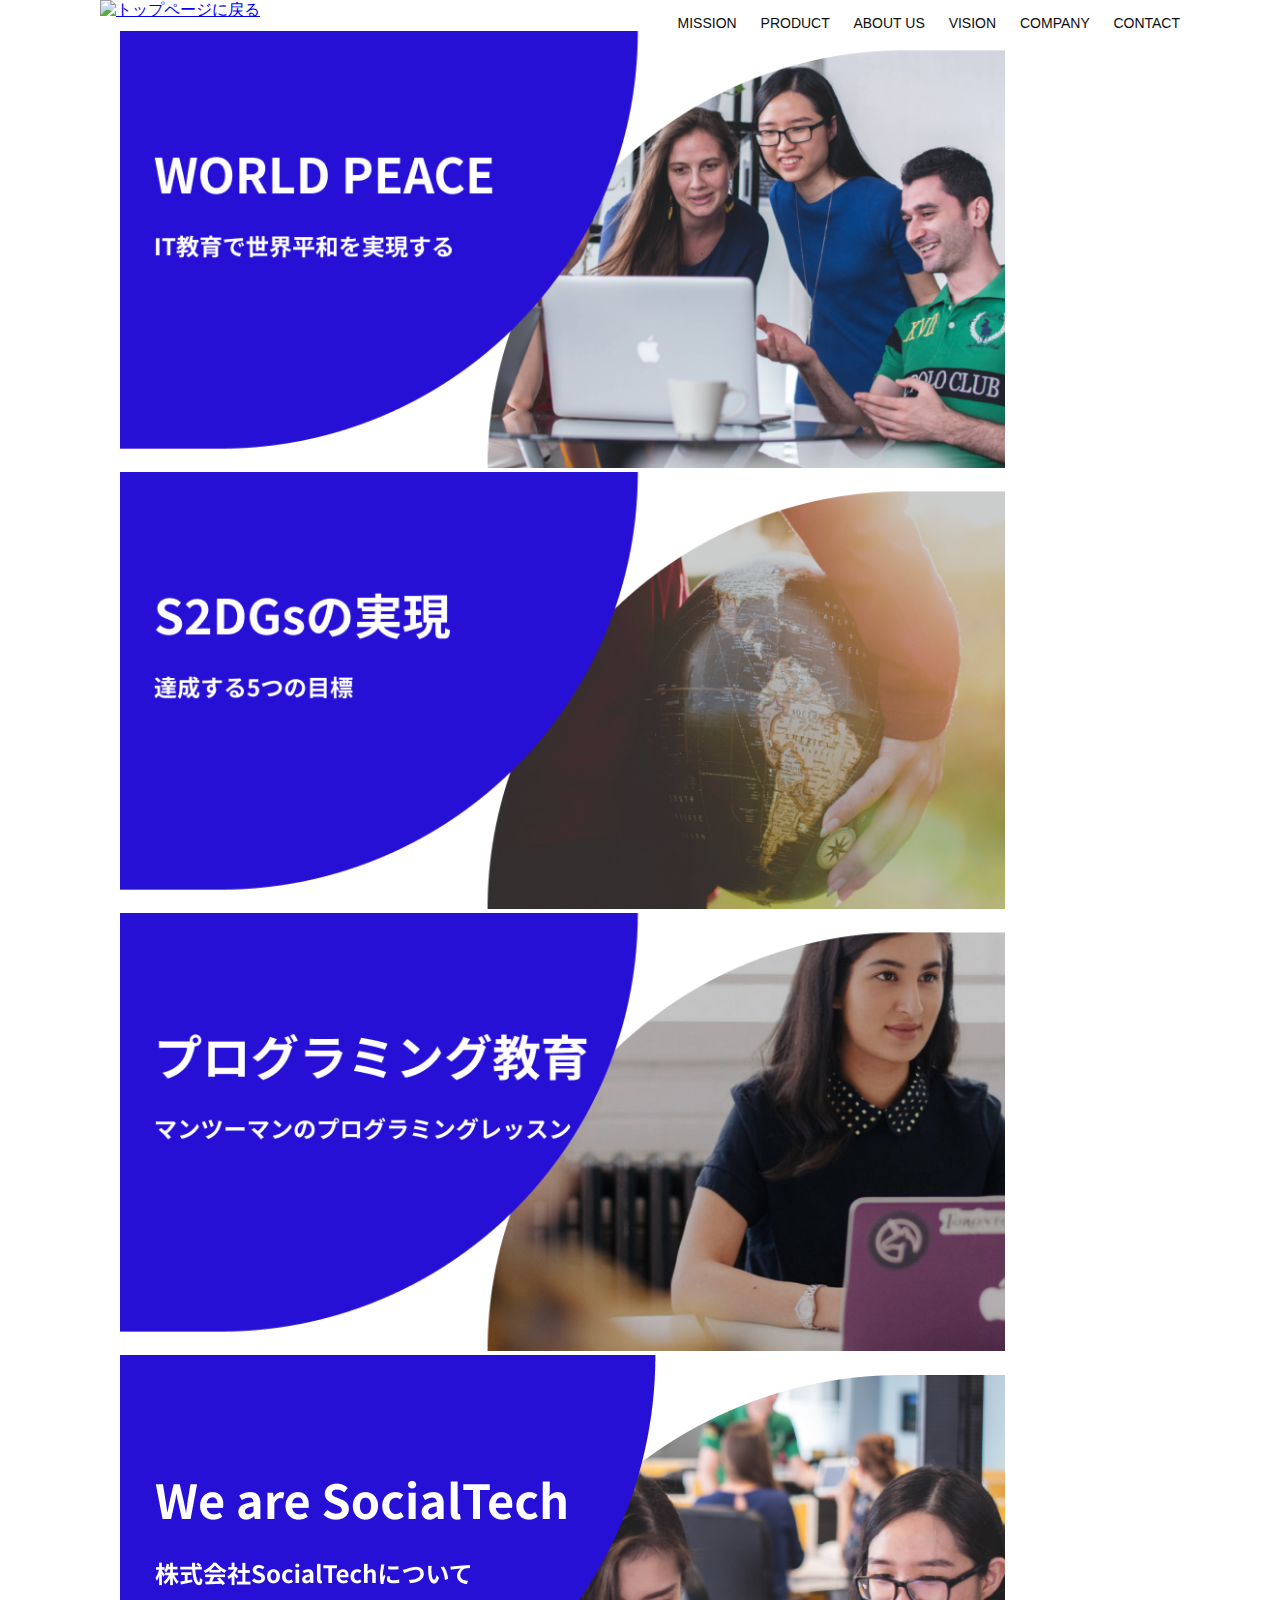
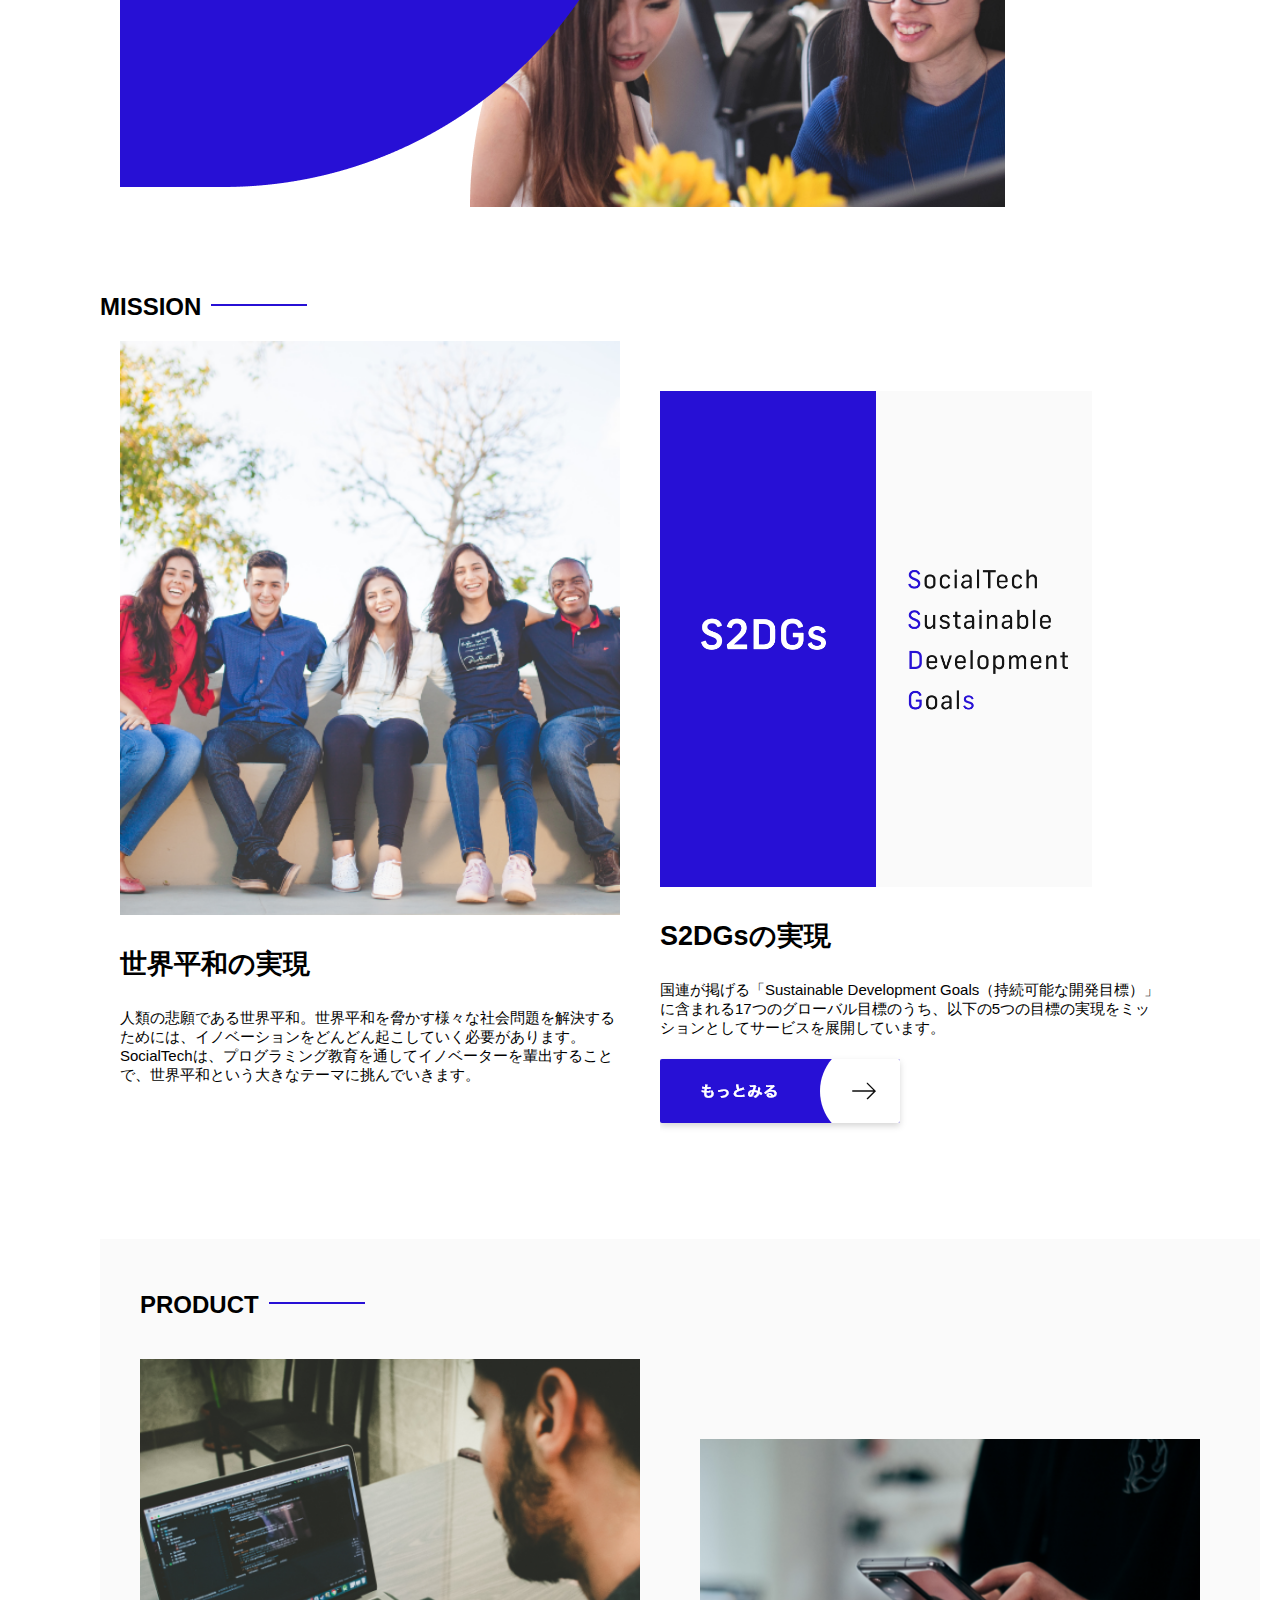
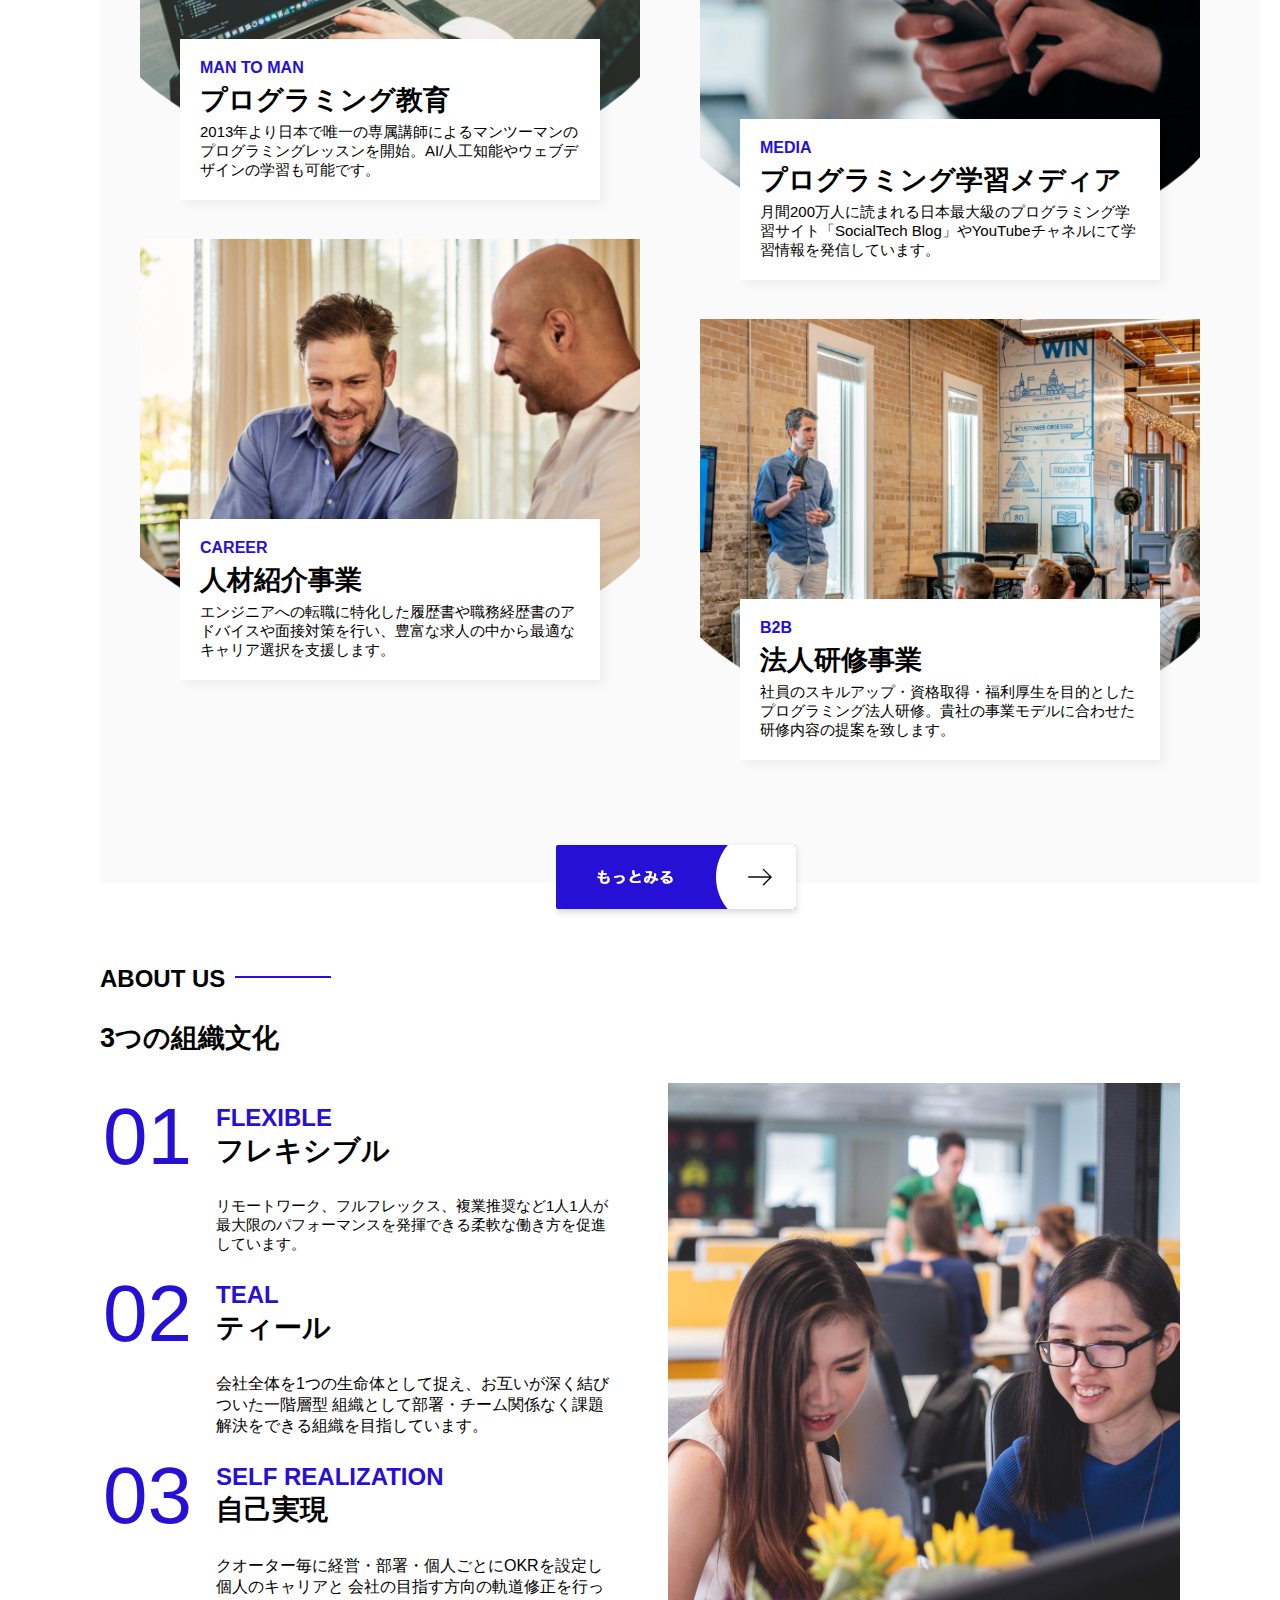
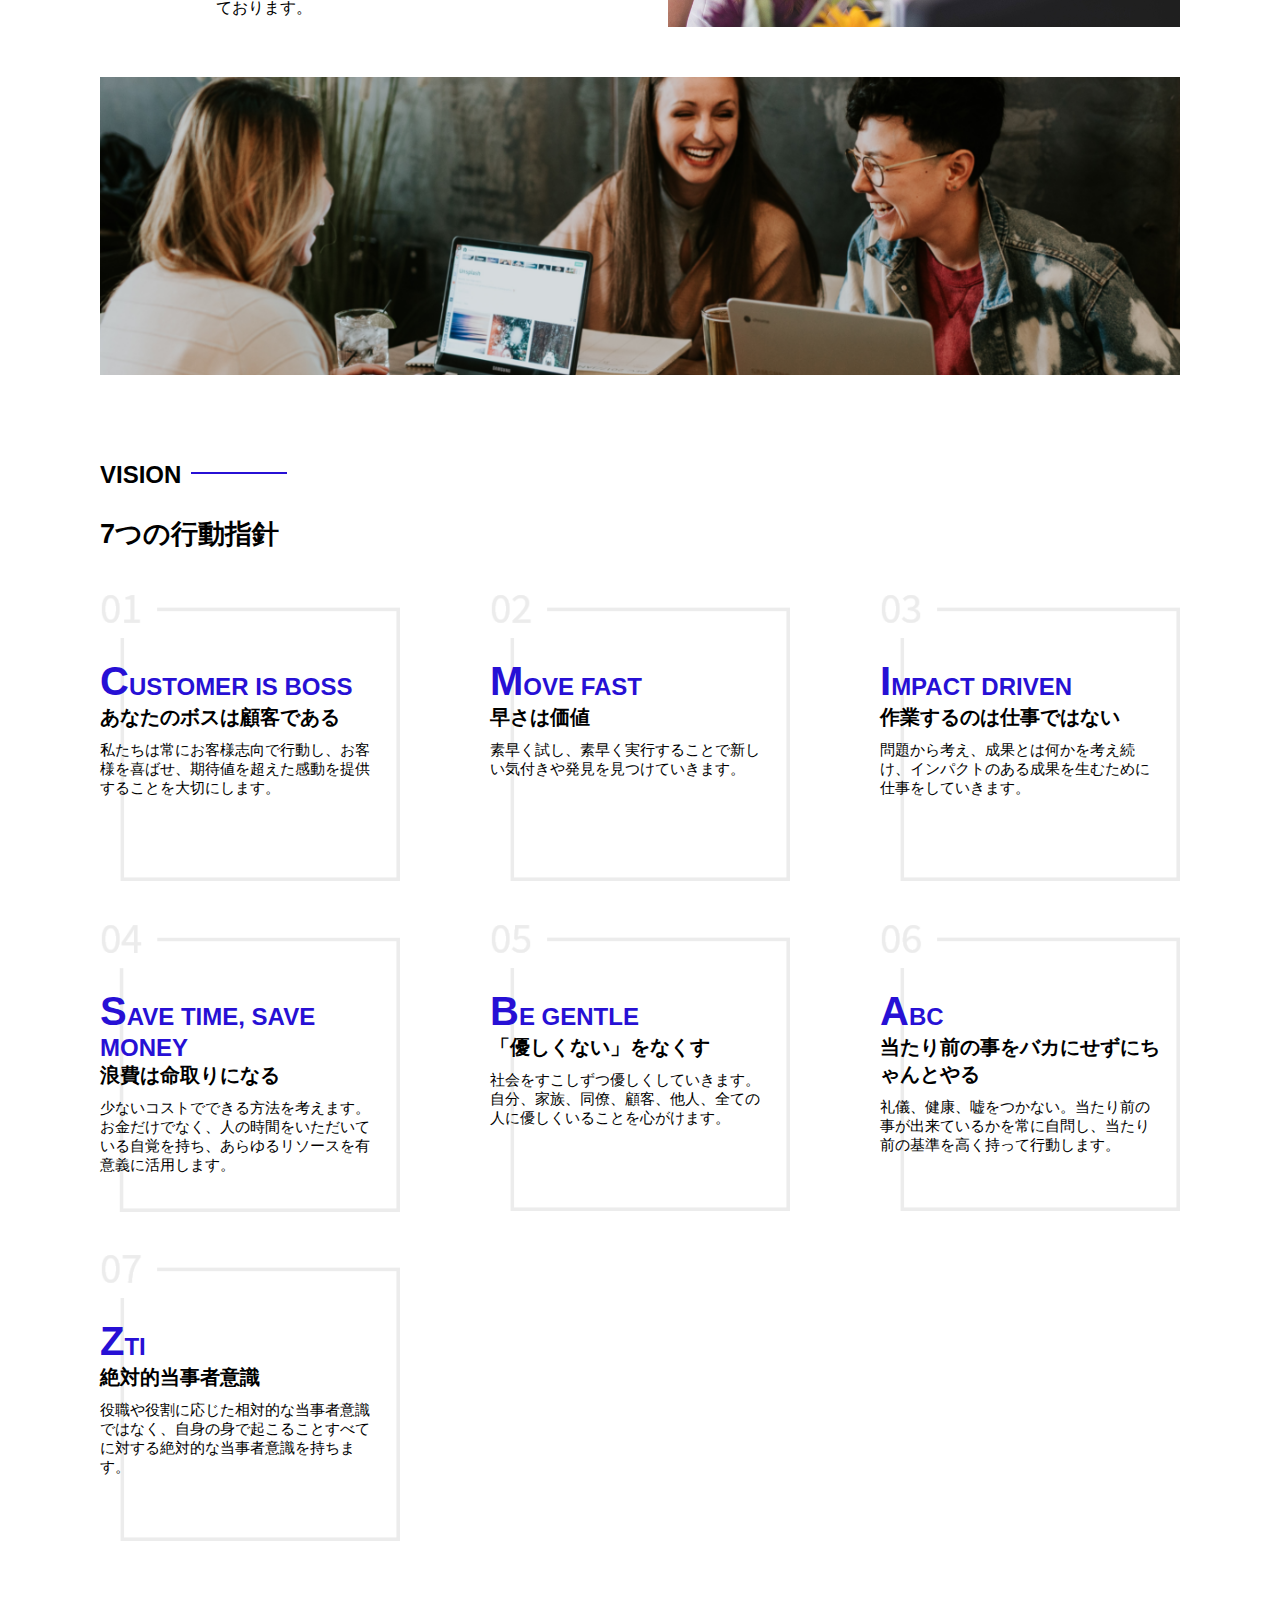
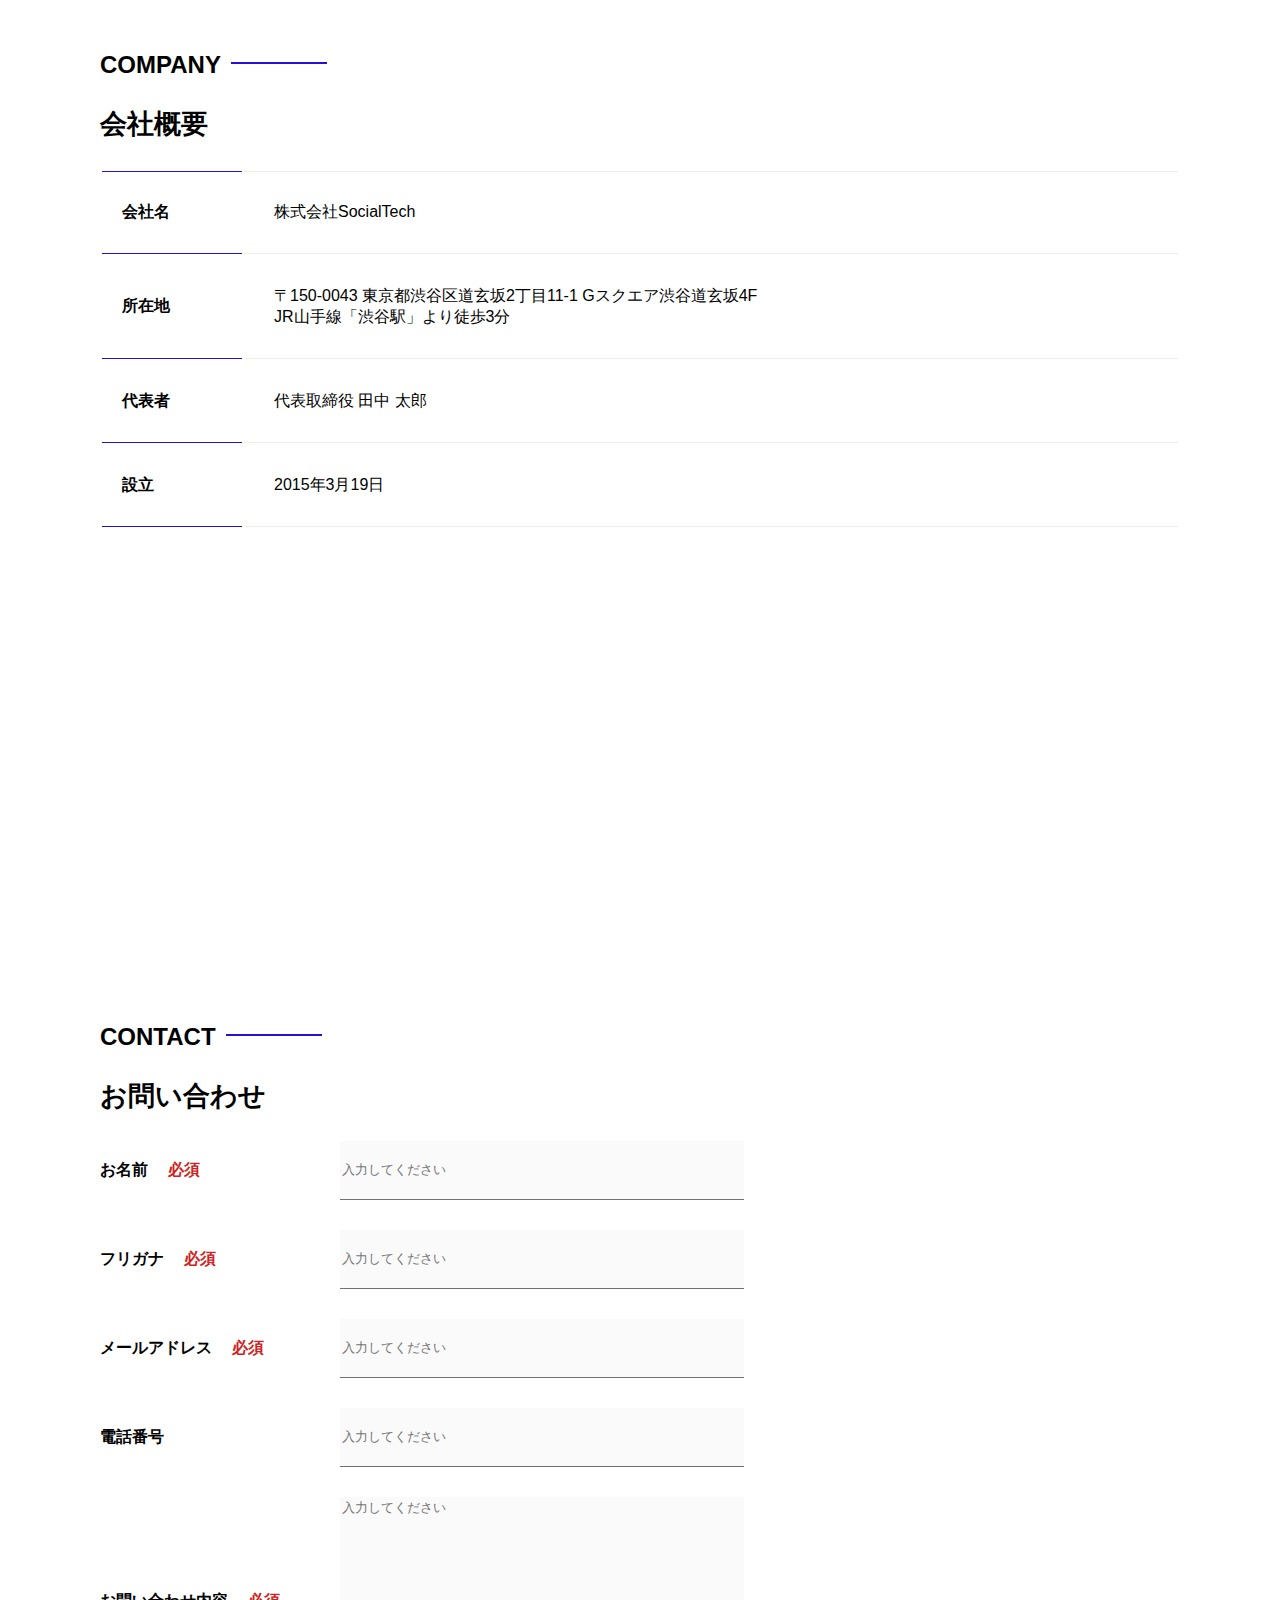
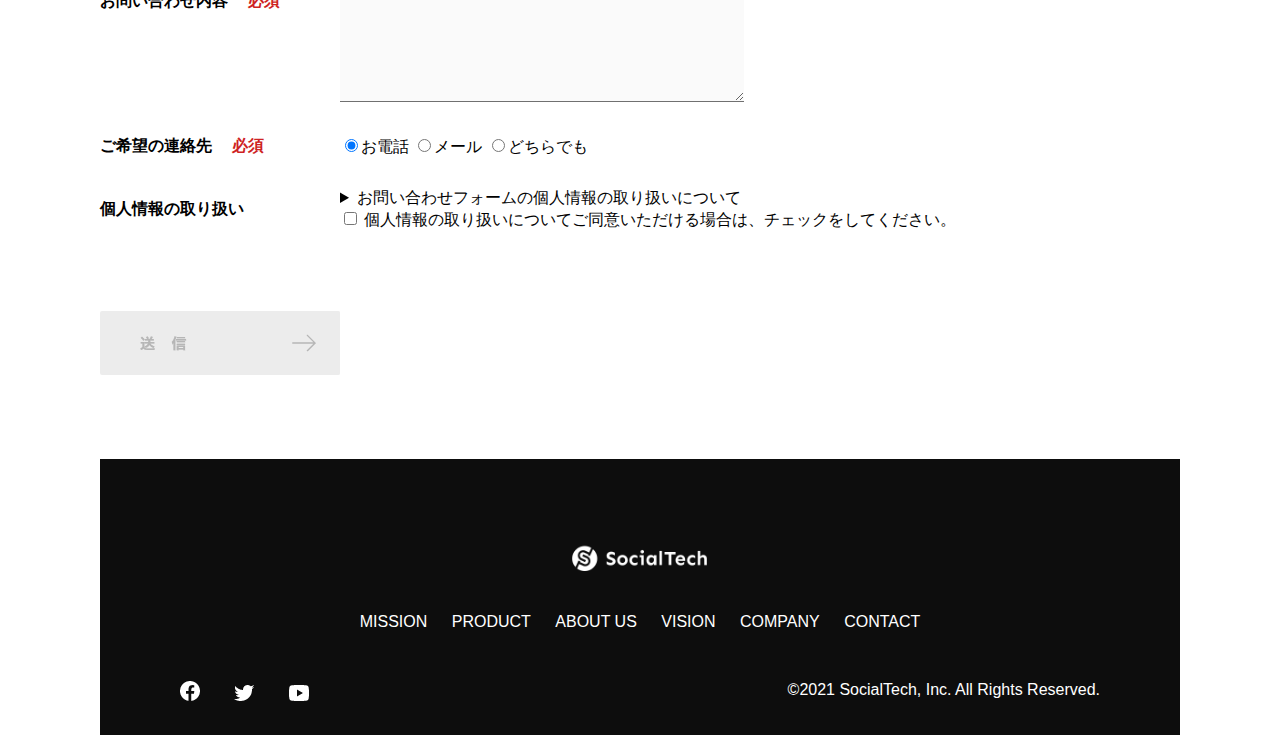
==== commit b1df3976: "Add files via upload" ====
--- a/kadai_005/index.html
+++ b/kadai_005/index.html
@@ -80,6 +80,11 @@
                                  <img class="carouselImg" src="images/carousel3.png">
                                 </a>
                                </div>
+                               <a href="index.html#company">
+                                <img class="carouselImg" src="images/carousel4.png">
+                               </a>
+                              </div>
+
                              </div>
             </section>
             <section id="mission">
